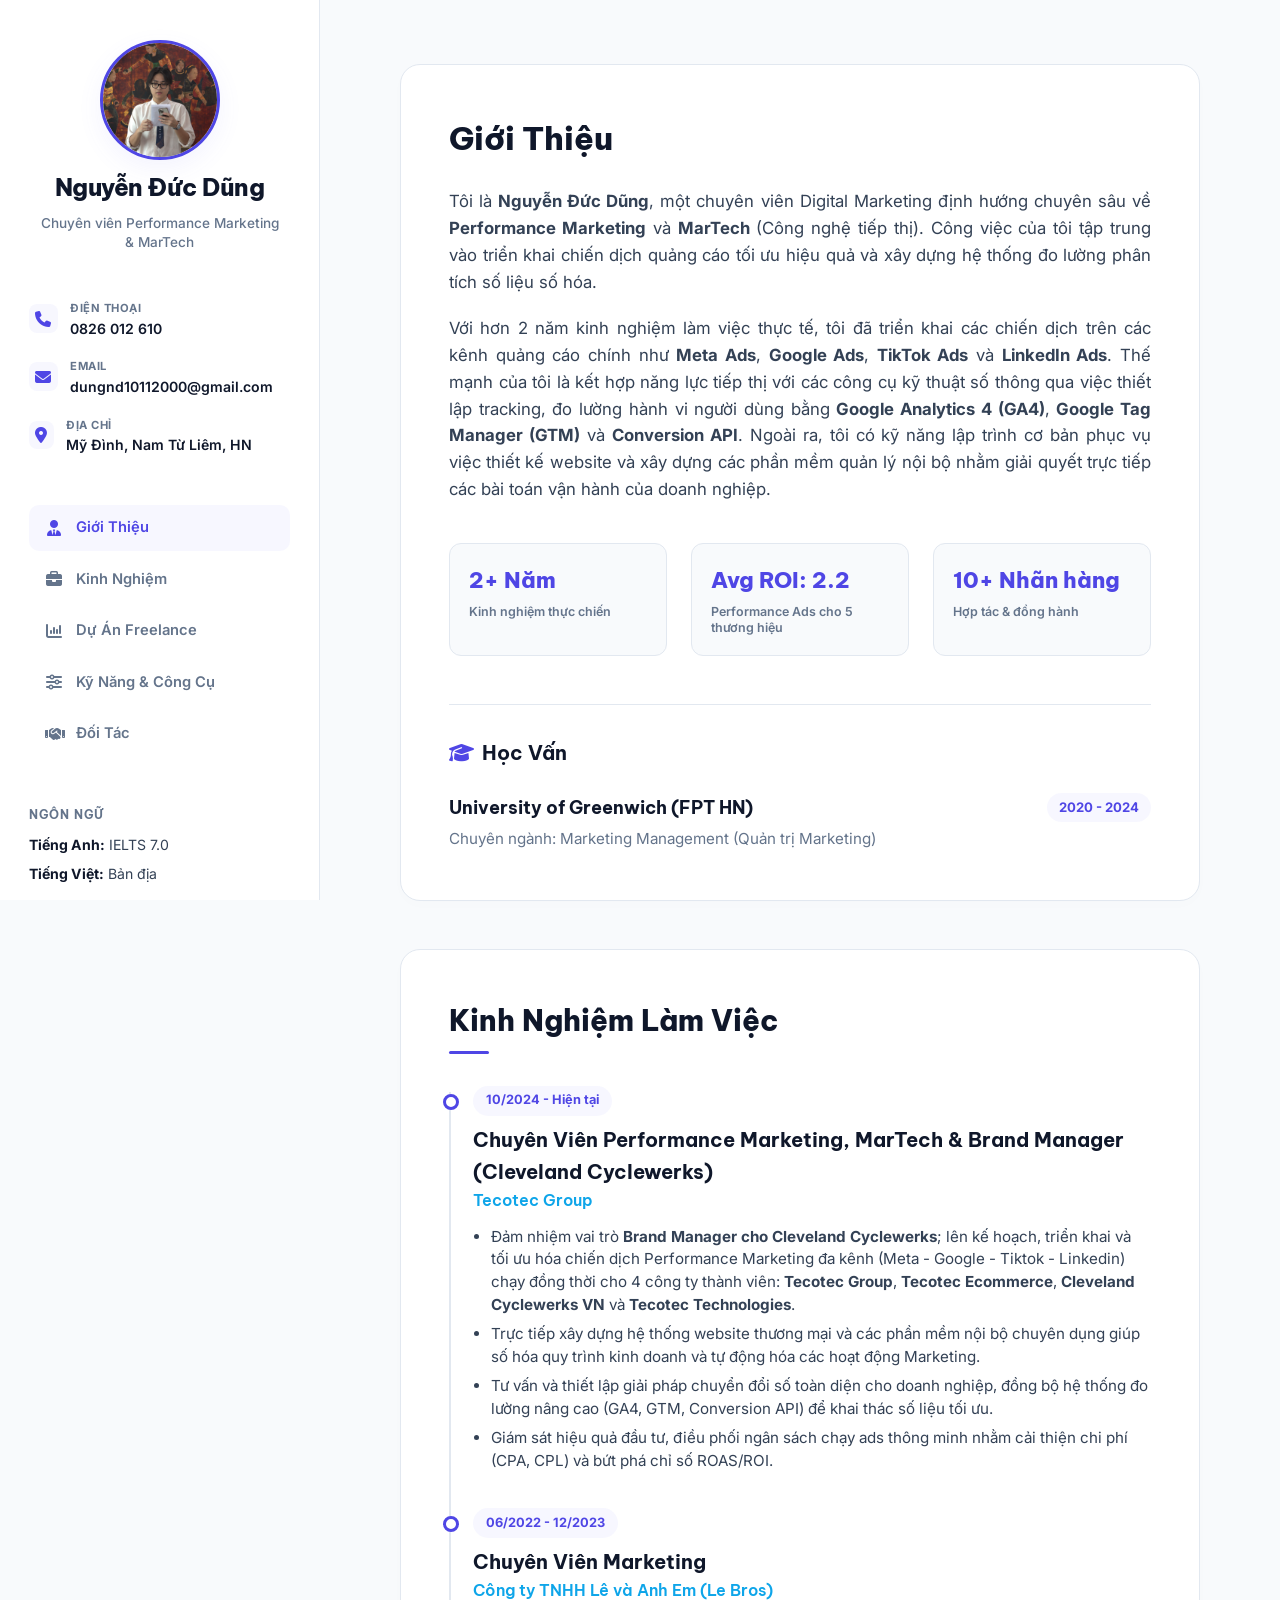
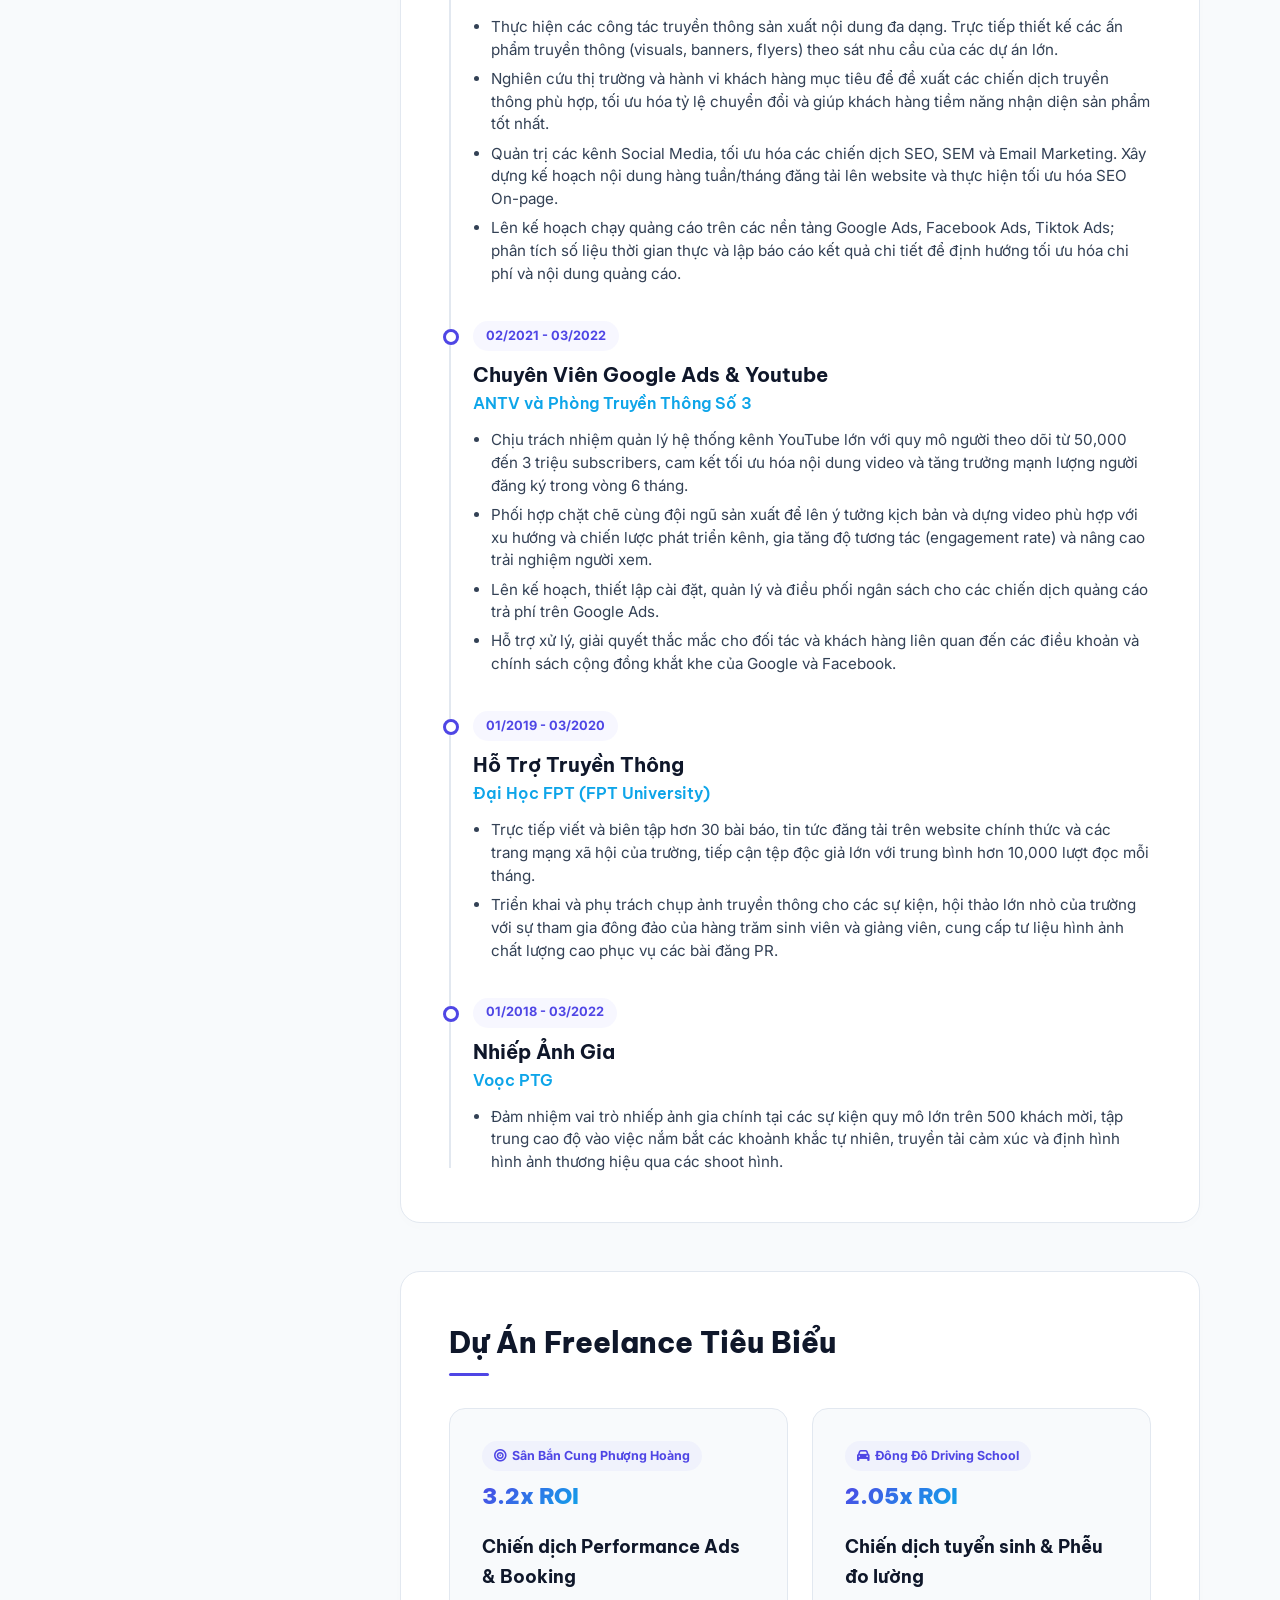
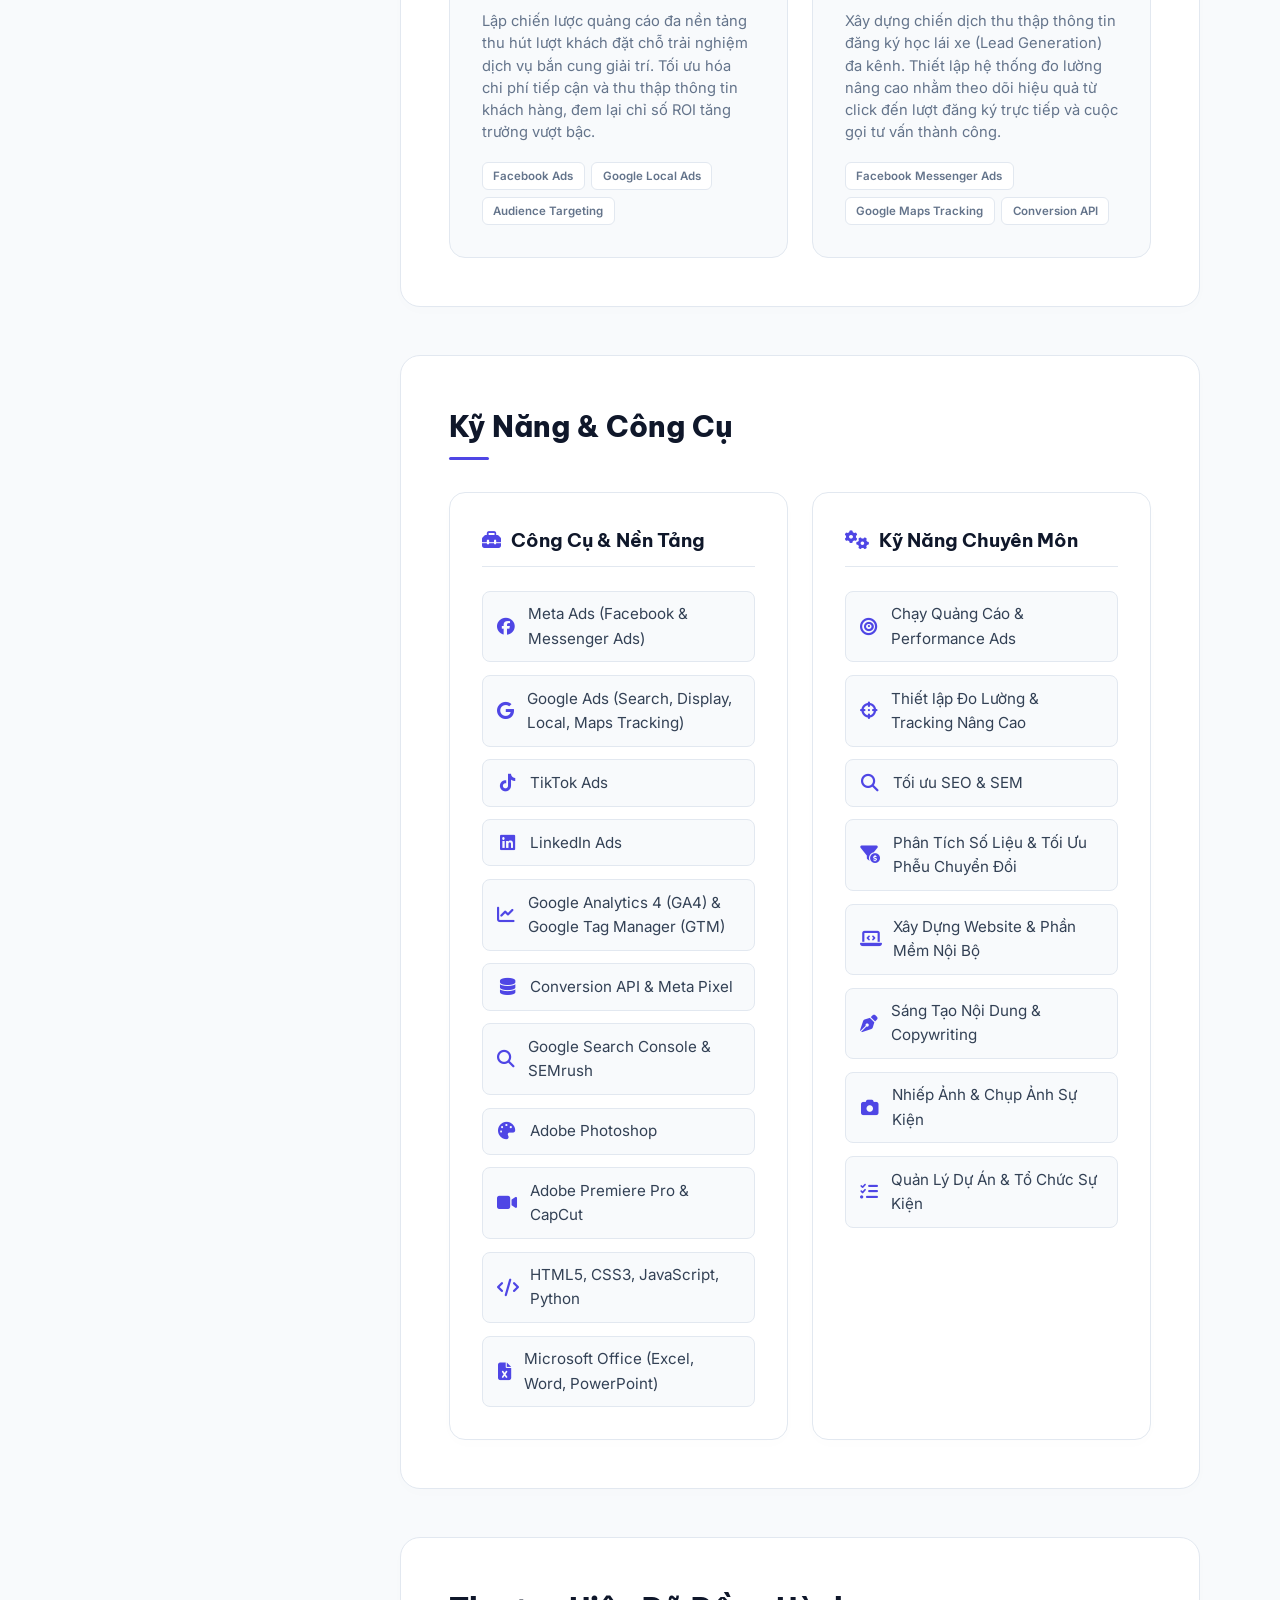
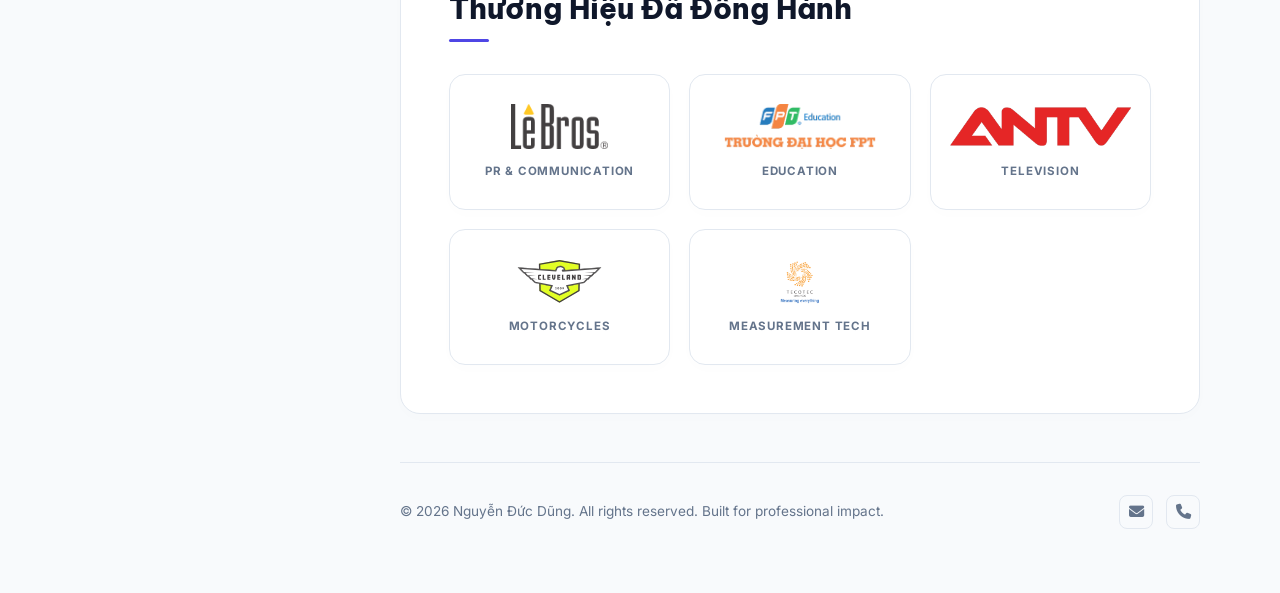
==== index.html @ b34864a5 "Portfolio website + 1-page PDF CV Co-Authored-By: Claude Opus 4.8 <noreply@anthropic.com>" ====
<!DOCTYPE html>
<html lang="vi">
<head>
    <meta charset="UTF-8">
    <meta name="viewport" content="width=device-width, initial-scale=1.0">
    <title>Nguyễn Đức Dũng | Performance Marketing & MarTech Specialist</title>
    <meta name="description" content="Portfolio cá nhân của Nguyễn Đức Dũng - Chuyên viên Performance Marketing & MarTech với 2 năm kinh nghiệm thực chiến, chuyên xây dựng giải pháp đo lường và ứng dụng công nghệ trong marketing.">
    <!-- CSS stylesheet -->
    <link rel="stylesheet" href="style.css">
    <!-- FontAwesome Icons -->
    <link rel="stylesheet" href="https://cdnjs.cloudflare.com/ajax/libs/font-awesome/6.4.0/css/all.min.css">
</head>
<body>

    <!-- Layout Wrapper -->
    <div class="portfolio-container">
        
        <!-- Left Sidebar (Fixed on Desktop, Slide-out on Mobile) -->
        <aside class="sidebar" id="sidebar">
            <button class="close-sidebar-btn" id="close-sidebar-btn" aria-label="Close Menu">
                <i class="fa-solid fa-xmark"></i>
            </button>
            <div class="sidebar-scroll">
                <!-- Profile Block -->
                <div class="profile-card">
                    <div class="avatar-container">
                        <img src="avatar.png" alt="Nguyễn Đức Dũng - Performance Marketing & MarTech">
                    </div>
                    <h1 class="profile-name">Nguyễn Đức Dũng</h1>
                    <p class="profile-tagline">Chuyên viên Performance Marketing & MarTech</p>
                </div>

                <div class="sidebar-divider"></div>

                <!-- Contact Details List -->
                <div class="sidebar-contacts">
                    <div class="contact-link">
                        <i class="fa-solid fa-phone"></i>
                        <div class="contact-val">
                            <span>Điện thoại</span>
                            <a href="tel:0826012610">0826 012 610</a>
                        </div>
                    </div>
                    <div class="contact-link">
                        <i class="fa-solid fa-envelope"></i>
                        <div class="contact-val">
                            <span>Email</span>
                            <a href="mailto:dungnd10112000@gmail.com">dungnd10112000@gmail.com</a>
                        </div>
                    </div>
                    <div class="contact-link">
                        <i class="fa-solid fa-location-dot"></i>
                        <div class="contact-val">
                            <span>Địa chỉ</span>
                            <p>Mỹ Đình, Nam Từ Liêm, HN</p>
                        </div>
                    </div>
                </div>

                <div class="sidebar-divider"></div>

                <!-- Navigation Sidebar Link -->
                <nav class="sidebar-nav">
                    <a href="#about" class="nav-link active"><i class="fa-solid fa-user-tie"></i> Giới Thiệu</a>
                    <a href="#experience" class="nav-link"><i class="fa-solid fa-briefcase"></i> Kinh Nghiệm</a>
                    <a href="#projects" class="nav-link"><i class="fa-solid fa-chart-column"></i> Dự Án Freelance</a>
                    <a href="#skills" class="nav-link"><i class="fa-solid fa-sliders"></i> Kỹ Năng & Công Cụ</a>
                    <a href="#brands" class="nav-link"><i class="fa-solid fa-handshake"></i> Đối Tác</a>
                </nav>

                <div class="sidebar-divider"></div>

                <!-- Additional Info -->
                <div class="sidebar-info-block">
                    <h4 class="sidebar-info-title">Ngôn Ngữ</h4>
                    <p class="sidebar-info-val"><strong>Tiếng Anh:</strong> IELTS 7.0</p>
                    <p class="sidebar-info-val"><strong>Tiếng Việt:</strong> Bản địa</p>
                </div>

                <div class="sidebar-actions">
                    <a href="NguyenDucDung-CV.pdf" download="NguyenDucDung-CV.pdf" class="btn btn-cv">
                        Tải CV PDF <i class="fa-solid fa-download"></i>
                    </a>
                </div>
            </div>
        </aside>

        <!-- Right Main Content Panel -->
        <main class="main-panel">
            
            <!-- Mobile Header Nav -->
            <header class="mobile-bar">
                <a href="#" class="mobile-logo">Dũng<span>.Marketing</span></a>
                <button class="hamburger-btn" id="hamburger-btn" aria-label="Open Menu">
                    <i class="fa-solid fa-bars"></i>
                </button>
            </header>

            <!-- Hero/Intro Card Section -->
            <section id="about" class="panel-section hero-panel">
                <div class="panel-intro-card">
                    <h2 class="section-title-alt">Giới Thiệu</h2>
                    <p class="hero-para">
                        Tôi là <strong>Nguyễn Đức Dũng</strong>, một chuyên viên Digital Marketing định hướng chuyên sâu về <strong>Performance Marketing</strong> và <strong>MarTech</strong> (Công nghệ tiếp thị). Công việc của tôi tập trung vào triển khai chiến dịch quảng cáo tối ưu hiệu quả và xây dựng hệ thống đo lường phân tích số liệu số hóa.
                    </p>
                    <p class="hero-para">
                        Với hơn 2 năm kinh nghiệm làm việc thực tế, tôi đã triển khai các chiến dịch trên các kênh quảng cáo chính như <strong>Meta Ads</strong>, <strong>Google Ads</strong>, <strong>TikTok Ads</strong> và <strong>LinkedIn Ads</strong>. Thế mạnh của tôi là kết hợp năng lực tiếp thị với các công cụ kỹ thuật số thông qua việc thiết lập tracking, đo lường hành vi người dùng bằng <strong>Google Analytics 4 (GA4)</strong>, <strong>Google Tag Manager (GTM)</strong> và <strong>Conversion API</strong>. Ngoài ra, tôi có kỹ năng lập trình cơ bản phục vụ việc thiết kế website và xây dựng các phần mềm quản lý nội bộ nhằm giải quyết trực tiếp các bài toán vận hành của doanh nghiệp.
                    </p>

                    <!-- Static Key Metrics Grid -->
                    <div class="metrics-grid">
                        <div class="metric-box">
                            <span class="metric-value">2+ Năm</span>
                            <span class="metric-desc">Kinh nghiệm thực chiến</span>
                        </div>
                        <div class="metric-box">
                            <span class="metric-value">Avg ROI: 2.2</span>
                            <span class="metric-desc">Performance Ads cho 5 thương hiệu</span>
                        </div>
                        <div class="metric-box">
                            <span class="metric-value">10+ Nhãn hàng</span>
                            <span class="metric-desc">Hợp tác & đồng hành</span>
                        </div>
                    </div>
                </div>

                <!-- Education Card Sub-section -->
                <div class="education-card">
                    <h3 class="panel-sub-title"><i class="fa-solid fa-graduation-cap"></i> Học Vấn</h3>
                    <div class="edu-item">
                        <div class="edu-header">
                            <h4>University of Greenwich (FPT HN)</h4>
                            <span class="edu-date">2020 - 2024</span>
                        </div>
                        <p class="edu-desc">Chuyên ngành: Marketing Management (Quản trị Marketing)</p>
                    </div>
                </div>
            </section>

            <!-- Experience Timeline Section -->
            <section id="experience" class="panel-section">
                <h2 class="panel-section-title">Kinh Nghiệm Làm Việc</h2>
                <div class="timeline">
                    <!-- Exp 1: Tecotec -->
                    <div class="timeline-card">
                        <div class="timeline-meta">
                            <span class="timeline-date">10/2024 - Hiện tại</span>
                        </div>
                        <div class="timeline-body">
                            <h3>Chuyên Viên Performance Marketing, MarTech & Brand Manager (Cleveland Cyclewerks)</h3>
                            <h4 class="timeline-comp">Tecotec Group</h4>
                            <ul class="timeline-bullets">
                                <li>Đảm nhiệm vai trò <strong>Brand Manager cho Cleveland Cyclewerks</strong>; lên kế hoạch, triển khai và tối ưu hóa chiến dịch Performance Marketing đa kênh (Meta - Google - Tiktok - Linkedin) chạy đồng thời cho 4 công ty thành viên: <strong>Tecotec Group</strong>, <strong>Tecotec Ecommerce</strong>, <strong>Cleveland Cyclewerks VN</strong> và <strong>Tecotec Technologies</strong>.</li>
                                <li>Trực tiếp xây dựng hệ thống website thương mại và các phần mềm nội bộ chuyên dụng giúp số hóa quy trình kinh doanh và tự động hóa các hoạt động Marketing.</li>
                                <li>Tư vấn và thiết lập giải pháp chuyển đổi số toàn diện cho doanh nghiệp, đồng bộ hệ thống đo lường nâng cao (GA4, GTM, Conversion API) để khai thác số liệu tối ưu.</li>
                                <li>Giám sát hiệu quả đầu tư, điều phối ngân sách chạy ads thông minh nhằm cải thiện chi phí (CPA, CPL) và bứt phá chỉ số ROAS/ROI.</li>
                            </ul>
                        </div>
                    </div>

                    <!-- Exp 2: Le Bros -->
                    <div class="timeline-card">
                        <div class="timeline-meta">
                            <span class="timeline-date">06/2022 - 12/2023</span>
                        </div>
                        <div class="timeline-body">
                            <h3>Chuyên Viên Marketing</h3>
                            <h4 class="timeline-comp">Công ty TNHH Lê và Anh Em (Le Bros)</h4>
                            <ul class="timeline-bullets">
                                <li>Thực hiện các công tác truyền thông sản xuất nội dung đa dạng. Trực tiếp thiết kế các ấn phẩm truyền thông (visuals, banners, flyers) theo sát nhu cầu của các dự án lớn.</li>
                                <li>Nghiên cứu thị trường và hành vi khách hàng mục tiêu để đề xuất các chiến dịch truyền thông phù hợp, tối ưu hóa tỷ lệ chuyển đổi và giúp khách hàng tiềm năng nhận diện sản phẩm tốt nhất.</li>
                                <li>Quản trị các kênh Social Media, tối ưu hóa các chiến dịch SEO, SEM và Email Marketing. Xây dựng kế hoạch nội dung hàng tuần/tháng đăng tải lên website và thực hiện tối ưu hóa SEO On-page.</li>
                                <li>Lên kế hoạch chạy quảng cáo trên các nền tảng Google Ads, Facebook Ads, Tiktok Ads; phân tích số liệu thời gian thực và lập báo cáo kết quả chi tiết để định hướng tối ưu hóa chi phí và nội dung quảng cáo.</li>
                            </ul>
                        </div>
                    </div>

                    <!-- Exp 3: ANTV -->
                    <div class="timeline-card">
                        <div class="timeline-meta">
                            <span class="timeline-date">02/2021 - 03/2022</span>
                        </div>
                        <div class="timeline-body">
                            <h3>Chuyên Viên Google Ads & Youtube</h3>
                            <h4 class="timeline-comp">ANTV và Phòng Truyền Thông Số 3</h4>
                            <ul class="timeline-bullets">
                                <li>Chịu trách nhiệm quản lý hệ thống kênh YouTube lớn với quy mô người theo dõi từ 50,000 đến 3 triệu subscribers, cam kết tối ưu hóa nội dung video và tăng trưởng mạnh lượng người đăng ký trong vòng 6 tháng.</li>
                                <li>Phối hợp chặt chẽ cùng đội ngũ sản xuất để lên ý tưởng kịch bản và dựng video phù hợp với xu hướng và chiến lược phát triển kênh, gia tăng độ tương tác (engagement rate) và nâng cao trải nghiệm người xem.</li>
                                <li>Lên kế hoạch, thiết lập cài đặt, quản lý và điều phối ngân sách cho các chiến dịch quảng cáo trả phí trên Google Ads.</li>
                                <li>Hỗ trợ xử lý, giải quyết thắc mắc cho đối tác và khách hàng liên quan đến các điều khoản và chính sách cộng đồng khắt khe của Google và Facebook.</li>
                            </ul>
                        </div>
                    </div>

                    <!-- Exp 4: FPT -->
                    <div class="timeline-card">
                        <div class="timeline-meta">
                            <span class="timeline-date">01/2019 - 03/2020</span>
                        </div>
                        <div class="timeline-body">
                            <h3>Hỗ Trợ Truyền Thông</h3>
                            <h4 class="timeline-comp">Đại Học FPT (FPT University)</h4>
                            <ul class="timeline-bullets">
                                <li>Trực tiếp viết và biên tập hơn 30 bài báo, tin tức đăng tải trên website chính thức và các trang mạng xã hội của trường, tiếp cận tệp độc giả lớn với trung bình hơn 10,000 lượt đọc mỗi tháng.</li>
                                <li>Triển khai và phụ trách chụp ảnh truyền thông cho các sự kiện, hội thảo lớn nhỏ của trường với sự tham gia đông đảo của hàng trăm sinh viên và giảng viên, cung cấp tư liệu hình ảnh chất lượng cao phục vụ các bài đăng PR.</li>
                            </ul>
                        </div>
                    </div>

                    <!-- Exp 5: Voọc PTG -->
                    <div class="timeline-card">
                        <div class="timeline-meta">
                            <span class="timeline-date">01/2018 - 03/2022</span>
                        </div>
                        <div class="timeline-body">
                            <h3>Nhiếp Ảnh Gia</h3>
                            <h4 class="timeline-comp">Voọc PTG</h4>
                            <ul class="timeline-bullets">
                                <li>Đảm nhiệm vai trò nhiếp ảnh gia chính tại các sự kiện quy mô lớn trên 500 khách mời, tập trung cao độ vào việc nắm bắt các khoảnh khắc tự nhiên, truyền tải cảm xúc và định hình hình ảnh thương hiệu qua các shoot hình.</li>
                            </ul>
                        </div>
                    </div>
                </div>
            </section>

            <!-- Projects Grid Section -->
            <section id="projects" class="panel-section">
                <h2 class="panel-section-title">Dự Án Freelance Tiêu Biểu</h2>
                <div class="projects-panel-grid">
                    <!-- Project 1 -->
                    <div class="project-panel-card">
                        <div class="project-card-header">
                            <div class="project-card-badge"><i class="fa-solid fa-bullseye"></i> Sân Bắn Cung Phượng Hoàng</div>
                            <span class="project-card-metric">3.2x ROI</span>
                        </div>
                        <h3 class="project-card-title">Chiến dịch Performance Ads & Booking</h3>
                        <p class="project-card-desc">
                            Lập chiến lược quảng cáo đa nền tảng thu hút lượt khách đặt chỗ trải nghiệm dịch vụ bắn cung giải trí. Tối ưu hóa chi phí tiếp cận và thu thập thông tin khách hàng, đem lại chỉ số ROI tăng trưởng vượt bậc.
                        </p>
                        <div class="project-card-tags">
                            <span>Facebook Ads</span>
                            <span>Google Local Ads</span>
                            <span>Audience Targeting</span>
                        </div>
                    </div>

                    <!-- Project 2 -->
                    <div class="project-panel-card">
                        <div class="project-card-header">
                            <div class="project-card-badge"><i class="fa-solid fa-car"></i> Đông Đô Driving School</div>
                            <span class="project-card-metric">2.05x ROI</span>
                        </div>
                        <h3 class="project-card-title">Chiến dịch tuyển sinh & Phễu đo lường</h3>
                        <p class="project-card-desc">
                            Xây dựng chiến dịch thu thập thông tin đăng ký học lái xe (Lead Generation) đa kênh. Thiết lập hệ thống đo lường nâng cao nhằm theo dõi hiệu quả từ click đến lượt đăng ký trực tiếp và cuộc gọi tư vấn thành công.
                        </p>
                        <div class="project-card-tags">
                            <span>Facebook Messenger Ads</span>
                            <span>Google Maps Tracking</span>
                            <span>Conversion API</span>
                        </div>
                    </div>
                </div>
            </section>

            <!-- Skills Grid Section -->
            <section id="skills" class="panel-section">
                <h2 class="panel-section-title">Kỹ Năng & Công Cụ</h2>
                <div class="skills-panel-grid">
                    <!-- Tech Marketing -->
                    <div class="skills-panel-box">
                        <h3><i class="fa-solid fa-toolbox"></i> Công Cụ & Nền Tảng</h3>
                        <ul class="skills-list">
                            <li><i class="fa-brands fa-facebook"></i> Meta Ads (Facebook & Messenger Ads)</li>
                            <li><i class="fa-brands fa-google"></i> Google Ads (Search, Display, Local, Maps Tracking)</li>
                            <li><i class="fa-brands fa-tiktok"></i> TikTok Ads</li>
                            <li><i class="fa-brands fa-linkedin"></i> LinkedIn Ads</li>
                            <li><i class="fa-solid fa-chart-line"></i> Google Analytics 4 (GA4) & Google Tag Manager (GTM)</li>
                            <li><i class="fa-solid fa-database"></i> Conversion API & Meta Pixel</li>
                            <li><i class="fa-solid fa-magnifying-glass"></i> Google Search Console & SEMrush</li>
                            <li><i class="fa-solid fa-palette"></i> Adobe Photoshop</li>
                            <li><i class="fa-solid fa-video"></i> Adobe Premiere Pro & CapCut</li>
                            <li><i class="fa-solid fa-code"></i> HTML5, CSS3, JavaScript, Python</li>
                            <li><i class="fa-solid fa-file-excel"></i> Microsoft Office (Excel, Word, PowerPoint)</li>
                        </ul>
                    </div>

                    <!-- Kỹ Năng Chuyên Môn -->
                    <div class="skills-panel-box">
                        <h3><i class="fa-solid fa-gears"></i> Kỹ Năng Chuyên Môn</h3>
                        <ul class="skills-list">
                            <li><i class="fa-solid fa-bullseye"></i> Chạy Quảng Cáo & Performance Ads</li>
                            <li><i class="fa-solid fa-crosshairs"></i> Thiết lập Đo Lường & Tracking Nâng Cao</li>
                            <li><i class="fa-solid fa-magnifying-glass"></i> Tối ưu SEO & SEM</li>
                            <li><i class="fa-solid fa-funnel-dollar"></i> Phân Tích Số Liệu & Tối Ưu Phễu Chuyển Đổi</li>
                            <li><i class="fa-solid fa-laptop-code"></i> Xây Dựng Website & Phần Mềm Nội Bộ</li>
                            <li><i class="fa-solid fa-pen-nib"></i> Sáng Tạo Nội Dung & Copywriting</li>
                            <li><i class="fa-solid fa-camera"></i> Nhiếp Ảnh & Chụp Ảnh Sự Kiện</li>
                            <li><i class="fa-solid fa-tasks"></i> Quản Lý Dự Án & Tổ Chức Sự Kiện</li>
                        </ul>
                    </div>
                </div>
            </section>

            <!-- Brands Grayscale Grid Section -->
            <section id="brands" class="panel-section">
                <h2 class="panel-section-title">Thương Hiệu Đã Đồng Hành</h2>
                <div class="brands-panel-grid">
                    <div class="brand-panel-card">
                        <div class="brand-logo-container">
                            <img src="lebros_logo.png" alt="Le Bros" class="brand-logo">
                        </div>
                        <span class="brand-desc">PR & Communication</span>
                    </div>
                    <div class="brand-panel-card">
                        <div class="brand-logo-container">
                            <img src="fpt_logo.png" alt="FPT University" class="brand-logo">
                        </div>
                        <span class="brand-desc">Education</span>
                    </div>
                    <div class="brand-panel-card">
                        <div class="brand-logo-container">
                            <img src="antv_logo.png" alt="ANTV" class="brand-logo">
                        </div>
                        <span class="brand-desc">Television</span>
                    </div>
                    <div class="brand-panel-card">
                        <div class="brand-logo-container">
                            <img src="cleveland_logo.svg" alt="Cleveland" class="brand-logo">
                        </div>
                        <span class="brand-desc">Motorcycles</span>
                    </div>
                    <div class="brand-panel-card">
                        <div class="brand-logo-container">
                            <img src="tecotec_logo.png" alt="Tecotec" class="brand-logo">
                        </div>
                        <span class="brand-desc">Measurement Tech</span>
                    </div>
                </div>
            </section>



            <!-- Footer Section -->
            <footer class="panel-footer">
                <p>&copy; 2026 Nguyễn Đức Dũng. All rights reserved. Built for professional impact.</p>
                <div class="footer-icons">
                    <a href="mailto:dungnd10112000@gmail.com"><i class="fa-solid fa-envelope"></i></a>
                    <a href="tel:0826012610"><i class="fa-solid fa-phone"></i></a>
                </div>
            </footer>
        </main>
    </div>

    <!-- JS script -->
    <script src="script.js"></script>
</body>
</html>
---- style.css ----
@import url('https://fonts.googleapis.com/css2?family=Be+Vietnam+Pro:wght@400;500;600;700;800&family=Inter:wght@300;400;500;600;700&display=swap');

:root {
    --bg-body: #f8fafc; /* Warm light gray background */
    --bg-panel: #ffffff; /* Clean white for primary panels */
    --border-color: #e2e8f0;
    --border-hover: rgba(99, 102, 241, 0.2);
    
    --primary: #4f46e5; /* Royal Indigo */
    --primary-light: #6366f1;
    --primary-bg: rgba(99, 102, 241, 0.05);
    
    --secondary: #0ea5e9;
    --accent: #d946ef;
    
    --text-main: #334155; /* Slate-700 */
    --text-muted: #64748b; /* Slate-500 */
    --text-dark: #0f172a; /* Slate-900 */
    
    --font-heading: 'Be Vietnam Pro', sans-serif;
    --font-body: 'Inter', sans-serif;
    --transition: all 0.35s cubic-bezier(0.16, 1, 0.3, 1);
    
    --shadow-sm: 0 4px 15px rgba(0, 0, 0, 0.01);
    --shadow-md: 0 10px 30px rgba(99, 102, 241, 0.04);
}

/* Base resets */
* {
    margin: 0;
    padding: 0;
    box-sizing: border-box;
    scroll-behavior: smooth;
}

body {
    background-color: var(--bg-body);
    color: var(--text-main);
    font-family: var(--font-body);
    line-height: 1.6;
    overflow-x: hidden;
}

a {
    text-decoration: none;
    color: inherit;
    transition: var(--transition);
}

h1, h2, h3, h4, h5, h6 {
    font-family: var(--font-heading);
    color: var(--text-dark);
    font-weight: 700;
}

/* Scrollbar styling */
::-webkit-scrollbar {
    width: 6px;
}

::-webkit-scrollbar-track {
    background: var(--bg-body);
}

::-webkit-scrollbar-thumb {
    background: rgba(99, 102, 241, 0.12);
    border-radius: 4px;
}

::-webkit-scrollbar-thumb:hover {
    background: var(--primary);
}

/* Portfolio Container Layout */
.portfolio-container {
    display: flex;
    min-height: 100vh;
    width: 100%;
}

/* Left Sidebar (Fixed on Desktop) */
.sidebar {
    width: 320px;
    height: 100vh;
    position: fixed;
    top: 0;
    left: 0;
    bottom: 0;
    background: var(--bg-panel);
    border-right: 1px solid var(--border-color);
    z-index: 100;
    transition: var(--transition);
}

.close-sidebar-btn {
    display: none;
    position: absolute;
    top: 1.5rem;
    right: 1.5rem;
    background: none;
    border: none;
    font-size: 1.5rem;
    color: var(--text-dark);
    cursor: pointer;
}

.sidebar-scroll {
    height: 100%;
    overflow-y: auto;
    padding: 2.5rem 1.8rem;
    display: flex;
    flex-direction: column;
    gap: 1.5rem;
    scrollbar-width: none; /* Firefox */
}

.sidebar-scroll::-webkit-scrollbar {
    display: none; /* Safari/Chrome */
}

/* Sidebar Profile Card */
.profile-card {
    text-align: center;
    display: flex;
    flex-direction: column;
    align-items: center;
    gap: 0.8rem;
}

.avatar-container {
    width: 120px;
    height: 120px;
    border-radius: 50%;
    overflow: hidden;
    border: 3px solid var(--primary);
    box-shadow: 0 8px 25px rgba(99, 102, 241, 0.08);
}

.avatar-container img {
    width: 100%;
    height: 100%;
    object-fit: cover;
}

.profile-name {
    font-size: 1.5rem;
    font-weight: 800;
    letter-spacing: -0.5px;
    line-height: 1.2;
}

.profile-tagline {
    font-size: 0.85rem;
    color: var(--text-muted);
    font-weight: 500;
    line-height: 1.4;
    padding: 0 0.5rem;
}

.sidebar-divider {
    height: 1px;
    background: #f1f5f9;
}

/* Sidebar Contacts */
.sidebar-contacts {
    display: flex;
    flex-direction: column;
    gap: 1.1rem;
}

.contact-link {
    display: flex;
    align-items: flex-start;
    gap: 0.8rem;
}

.contact-link i {
    font-size: 1rem;
    color: var(--primary);
    margin-top: 0.25rem;
    background: var(--primary-bg);
    padding: 0.4rem;
    border-radius: 8px;
}

.contact-val {
    display: flex;
    flex-direction: column;
}

.contact-val span {
    font-size: 0.7rem;
    color: var(--text-muted);
    font-weight: 700;
    text-transform: uppercase;
    letter-spacing: 0.5px;
}

.contact-val a, .contact-val p {
    font-size: 0.88rem;
    font-weight: 600;
    color: var(--text-dark);
}

.contact-val a:hover {
    color: var(--primary);
}

/* Sidebar Nav Links */
.sidebar-nav {
    display: flex;
    flex-direction: column;
    gap: 0.35rem;
}

.sidebar-nav a {
    display: flex;
    align-items: center;
    gap: 0.8rem;
    padding: 0.7rem 1rem;
    font-size: 0.92rem;
    font-weight: 600;
    color: var(--text-muted);
    border-radius: 10px;
}

.sidebar-nav a i {
    font-size: 1rem;
    width: 18px;
    text-align: center;
}

.sidebar-nav a:hover, .sidebar-nav a.active {
    color: var(--primary);
    background: var(--primary-bg);
}

/* Sidebar Info Block */
.sidebar-info-block {
    display: flex;
    flex-direction: column;
    gap: 0.4rem;
}

.sidebar-info-title {
    font-size: 0.78rem;
    text-transform: uppercase;
    letter-spacing: 1px;
    color: var(--text-muted);
    font-weight: 700;
    margin-bottom: 0.2rem;
}

.sidebar-info-val {
    font-size: 0.88rem;
    color: var(--text-main);
}

.sidebar-info-val strong {
    color: var(--text-dark);
}

.sidebar-actions {
    margin-top: auto;
}

/* Buttons */
.btn {
    display: inline-flex;
    align-items: center;
    justify-content: center;
    gap: 0.5rem;
    padding: 0.75rem 1.5rem;
    font-family: var(--font-heading);
    font-weight: 600;
    border-radius: 10px;
    font-size: 0.92rem;
    cursor: pointer;
    border: none;
    transition: var(--transition);
}

.btn-cv {
    background: linear-gradient(135deg, var(--primary) 0%, #6366f1 100%);
    color: #ffffff;
    width: 100%;
    box-shadow: 0 4px 15px rgba(99, 102, 241, 0.15);
}

.btn-cv:hover {
    transform: translateY(-2px);
    box-shadow: 0 6px 20px rgba(99, 102, 241, 0.25);
}

.btn-submit {
    background: var(--primary);
    color: #ffffff;
    box-shadow: 0 4px 15px rgba(99, 102, 241, 0.15);
}

.btn-submit:hover {
    background: var(--primary-light);
    transform: translateY(-2px);
    box-shadow: 0 6px 20px rgba(99, 102, 241, 0.25);
}

/* Main Content Panel */
.main-panel {
    margin-left: 320px;
    flex: 1;
    min-height: 100vh;
    padding: 4rem 5rem;
    max-width: calc(100vw - 320px);
}

.mobile-bar {
    display: none;
}

/* Section styling */
.panel-section {
    background: var(--bg-panel);
    border: 1px solid var(--border-color);
    border-radius: 20px;
    padding: 3rem;
    margin-bottom: 3rem;
    box-shadow: var(--shadow-sm);
    transition: var(--transition);
}

.panel-section:hover {
    border-color: var(--border-hover);
    box-shadow: var(--shadow-md);
}

.panel-section-title {
    font-size: 1.8rem;
    font-weight: 800;
    margin-bottom: 2rem;
    position: relative;
    padding-bottom: 10px;
}

.panel-section-title::after {
    content: '';
    position: absolute;
    bottom: 0;
    left: 0;
    width: 40px;
    height: 3px;
    background: var(--primary);
    border-radius: 2px;
}

/* About / Hero Panel Layout */
.section-title-alt {
    font-size: 2rem;
    font-weight: 800;
    margin-bottom: 1.5rem;
}

.hero-para {
    font-size: 1.05rem;
    color: var(--text-main);
    margin-bottom: 1.2rem;
    text-align: justify;
}

.gradient-accent {
    background: linear-gradient(135deg, var(--primary) 0%, var(--secondary) 100%);
    -webkit-background-clip: text;
    -webkit-text-fill-color: transparent;
    background-clip: text;
    font-weight: 700;
}

/* Metrics Grid block */
.metrics-grid {
    display: grid;
    grid-template-columns: repeat(3, 1fr);
    gap: 1.5rem;
    margin-top: 2.5rem;
}

.metric-box {
    background: var(--bg-body);
    border: 1px solid var(--border-color);
    border-radius: 12px;
    padding: 1.2rem;
    display: flex;
    flex-direction: column;
    gap: 0.3rem;
}

.metric-value {
    font-size: 1.4rem;
    font-weight: 800;
    color: var(--primary);
    font-family: var(--font-heading);
}

.metric-desc {
    font-size: 0.78rem;
    color: var(--text-muted);
    font-weight: 600;
    line-height: 1.3;
}

/* Education Cards Sub-section */
.education-card {
    margin-top: 3rem;
    padding-top: 2rem;
    border-top: 1px solid var(--border-color);
}

.panel-sub-title {
    font-size: 1.25rem;
    font-weight: 700;
    margin-bottom: 1.5rem;
    display: flex;
    align-items: center;
    gap: 0.5rem;
}

.panel-sub-title i {
    color: var(--primary);
}

.edu-item {
    display: flex;
    flex-direction: column;
    gap: 0.3rem;
}

.edu-header {
    display: flex;
    justify-content: space-between;
    align-items: center;
    flex-wrap: wrap;
    gap: 0.5rem;
}

.edu-header h4 {
    font-size: 1.1rem;
    font-weight: 700;
    color: var(--text-dark);
}

.edu-date {
    font-size: 0.82rem;
    font-weight: 700;
    color: var(--primary);
    background: var(--primary-bg);
    padding: 0.25rem 0.75rem;
    border-radius: 100px;
}

.edu-desc {
    font-size: 0.95rem;
    color: var(--text-muted);
}

/* Experience Timeline Panels */
.timeline {
    display: flex;
    flex-direction: column;
    gap: 2.2rem;
    position: relative;
    padding-left: 24px;
}

.timeline::before {
    content: '';
    position: absolute;
    left: 0;
    top: 6px;
    bottom: 6px;
    width: 2px;
    background: var(--border-color);
}

.timeline-card {
    position: relative;
}

.timeline-card::before {
    content: '';
    position: absolute;
    left: -30px;
    top: 8px;
    width: 10px;
    height: 10px;
    border-radius: 50%;
    background: var(--bg-panel);
    border: 3px solid var(--primary);
    z-index: 2;
    transition: var(--transition);
}

.timeline-card:hover::before {
    background: var(--secondary);
    border-color: var(--primary);
    transform: scale(1.25);
}

.timeline-meta {
    margin-bottom: 0.5rem;
}

.timeline-date {
    font-size: 0.8rem;
    font-weight: 700;
    color: var(--primary);
    background: var(--primary-bg);
    padding: 0.3rem 0.8rem;
    border-radius: 100px;
    display: inline-block;
}

.timeline-body h3 {
    font-size: 1.25rem;
    font-weight: 700;
    color: var(--text-dark);
}

.timeline-comp {
    font-size: 0.98rem;
    color: var(--secondary);
    font-weight: 600;
    margin-bottom: 0.8rem;
}

.timeline-bullets {
    display: flex;
    flex-direction: column;
    gap: 0.4rem;
    padding-left: 1.1rem;
}

.timeline-bullets li {
    font-size: 0.95rem;
    color: var(--text-main);
    line-height: 1.5;
}

/* Projects Panel Grid Layout */
.projects-panel-grid {
    display: grid;
    grid-template-columns: repeat(2, 1fr);
    gap: 1.5rem;
}

.project-panel-card {
    background: var(--bg-body);
    border: 1px solid var(--border-color);
    border-radius: 16px;
    padding: 2rem;
    display: flex;
    flex-direction: column;
    gap: 1.2rem;
    position: relative;
}

.project-panel-card:hover {
    border-color: var(--border-hover);
    box-shadow: var(--shadow-sm);
    transform: translateY(-2px);
}

.project-card-header {
    display: flex;
    justify-content: space-between;
    align-items: center;
    flex-wrap: wrap;
    gap: 0.5rem;
}

.project-card-badge {
    display: inline-flex;
    align-items: center;
    gap: 0.4rem;
    font-size: 0.78rem;
    font-weight: 700;
    color: var(--primary);
    background: var(--primary-bg);
    padding: 0.3rem 0.75rem;
    border-radius: 100px;
}

.project-card-metric {
    font-family: var(--font-heading);
    font-size: 1.35rem;
    font-weight: 850;
    background: linear-gradient(135deg, var(--primary), var(--secondary));
    -webkit-background-clip: text;
    -webkit-text-fill-color: transparent;
}

.project-card-title {
    font-size: 1.15rem;
    font-weight: 700;
    color: var(--text-dark);
}

.project-card-desc {
    font-size: 0.92rem;
    color: var(--text-muted);
    line-height: 1.5;
}

.project-card-tags {
    display: flex;
    flex-wrap: wrap;
    gap: 0.4rem;
    margin-top: auto;
}

.project-card-tags span {
    font-size: 0.72rem;
    font-weight: 600;
    color: var(--text-muted);
    background: var(--bg-panel);
    border: 1px solid var(--border-color);
    padding: 0.25rem 0.65rem;
    border-radius: 6px;
}

/* Skills Panel List Layout */
.skills-panel-grid {
    display: grid;
    grid-template-columns: repeat(2, 1fr);
    gap: 1.5rem;
}

.skills-panel-box {
    background: var(--bg-panel);
    border: 1px solid var(--border-color);
    border-radius: 16px;
    padding: 2rem;
    box-shadow: var(--shadow-sm);
    transition: var(--transition);
}

.skills-panel-box:hover {
    border-color: var(--border-hover);
    box-shadow: var(--shadow-md);
}

.skills-panel-box h3 {
    font-size: 1.2rem;
    font-weight: 700;
    margin-bottom: 1.5rem;
    display: flex;
    align-items: center;
    gap: 0.6rem;
    color: var(--text-dark);
    padding-bottom: 10px;
    border-bottom: 1px solid var(--border-color);
}

.skills-panel-box h3 i {
    color: var(--primary);
}

.skills-list {
    list-style: none;
    display: flex;
    flex-direction: column;
    gap: 0.8rem;
}

.skills-list li {
    display: flex;
    align-items: center;
    gap: 0.8rem;
    font-size: 0.95rem;
    color: var(--text-main);
    padding: 0.65rem 0.9rem;
    background: var(--bg-body);
    border: 1px solid var(--border-color);
    border-radius: 8px;
    transition: var(--transition);
}

.skills-list li:hover {
    background: var(--primary-bg);
    border-color: var(--primary-light);
    color: var(--primary);
    transform: translateX(4px);
}

.skills-list li i {
    font-size: 1.1rem;
    color: var(--primary);
    width: 20px;
    text-align: center;
    transition: var(--transition);
}

.skills-list li:hover i {
    transform: scale(1.15);
}

/* Brands Panel Grid */
.brands-panel-grid {
    display: grid;
    grid-template-columns: repeat(auto-fit, minmax(180px, 1fr));
    gap: 1.2rem;
}

.brand-panel-card {
    background: var(--bg-panel);
    border: 1px solid var(--border-color);
    border-radius: 16px;
    padding: 1.8rem 1.2rem;
    text-align: center;
    display: flex;
    flex-direction: column;
    align-items: center;
    justify-content: center;
    gap: 0.8rem;
    box-shadow: var(--shadow-sm);
    transition: var(--transition);
}

.brand-panel-card:hover {
    border-color: var(--border-hover);
    box-shadow: var(--shadow-md);
    transform: translateY(-2px);
}

.brand-logo-container {
    height: 45px;
    width: 100%;
    display: flex;
    align-items: center;
    justify-content: center;
}

.brand-logo {
    max-height: 100%;
    max-width: 100%;
    object-fit: contain;
    filter: none;
    opacity: 0.85;
    transition: var(--transition);
}

.brand-panel-card:hover .brand-logo {
    opacity: 1;
    transform: scale(1.05);
}
.brand-desc {
    font-size: 0.72rem;
    text-transform: uppercase;
    letter-spacing: 0.8px;
    font-weight: 700;
    color: var(--text-muted);
    transition: var(--transition);
}

.brand-panel-card:hover .brand-desc {
    color: var(--primary);
}

/* Contact Panel Layout */
.contact-panel-wrapper {
    display: flex;
    flex-direction: column;
    gap: 1.8rem;
}

.contact-panel-desc {
    font-size: 1.05rem;
    color: var(--text-muted);
}

.panel-contact-form {
    display: flex;
    flex-direction: column;
    gap: 1.2rem;
}

.form-row {
    display: grid;
    grid-template-columns: repeat(2, 1fr);
    gap: 1.5rem;
}

.form-group-panel {
    display: flex;
    flex-direction: column;
    gap: 0.4rem;
}

.form-group-panel label {
    font-size: 0.85rem;
    font-weight: 600;
    color: var(--text-muted);
}

.form-group-panel input, .form-group-panel textarea {
    background: var(--bg-body);
    border: 1px solid var(--border-color);
    border-radius: 8px;
    padding: 0.8rem 1rem;
    color: var(--text-dark);
    font-family: var(--font-body);
    font-size: 0.95rem;
    transition: var(--transition);
}

.form-group-panel input:focus, .form-group-panel textarea:focus {
    outline: none;
    border-color: var(--primary);
    background: var(--bg-panel);
    box-shadow: 0 0 10px rgba(99, 102, 241, 0.05);
}

.form-group-panel textarea {
    resize: none;
    min-height: 120px;
}

.panel-form-message {
    padding: 0.9rem;
    border-radius: 8px;
    font-size: 0.92rem;
    font-weight: 500;
    display: none;
}

.panel-form-message.success {
    display: block;
    background: rgba(16, 185, 129, 0.05);
    border: 1px solid rgba(16, 185, 129, 0.15);
    color: #10b981;
}

/* Footer Section Panel */
.panel-footer {
    padding-top: 2rem;
    margin-top: 2rem;
    border-top: 1px solid var(--border-color);
    display: flex;
    justify-content: space-between;
    align-items: center;
    flex-wrap: wrap;
    gap: 1rem;
}

.panel-footer p {
    font-size: 0.85rem;
    color: var(--text-muted);
}

.footer-icons {
    display: flex;
    gap: 0.8rem;
}

.footer-icons a {
    width: 34px;
    height: 34px;
    border-radius: 8px;
    border: 1px solid var(--border-color);
    display: flex;
    align-items: center;
    justify-content: center;
    color: var(--text-muted);
    font-size: 0.95rem;
}

.footer-icons a:hover {
    color: var(--primary);
    border-color: var(--primary);
    transform: translateY(-2px);
}

/* Scroll reveal helper */
.reveal {
    opacity: 0;
    transform: translateY(20px);
    transition: opacity 0.6s ease, transform 0.6s ease;
}

.reveal.active {
    opacity: 1;
    transform: translateY(0);
}

/* Responsive Styles (Tablet and Mobile View) */
@media (max-width: 1024px) {
    .main-panel {
        padding: 3rem 2.5rem;
    }
}

@media (max-width: 768px) {
    .portfolio-container {
        flex-direction: column;
    }
    
    /* Mobile Top Bar */
    .mobile-bar {
        display: flex;
        justify-content: space-between;
        align-items: center;
        height: 60px;
        background: var(--bg-panel);
        border-bottom: 1px solid var(--border-color);
        padding: 0 1.5rem;
        position: fixed;
        top: 0;
        left: 0;
        width: 100%;
        z-index: 90;
        box-shadow: 0 2px 10px rgba(0,0,0,0.01);
    }
    
    .mobile-logo {
        font-family: var(--font-heading);
        font-size: 1.25rem;
        font-weight: 800;
        color: var(--text-dark);
    }
    
    .mobile-logo span {
        color: var(--primary);
    }
    
    .hamburger-btn {
        background: none;
        border: none;
        font-size: 1.3rem;
        color: var(--text-dark);
        cursor: pointer;
    }
    
    /* Sidebar collapse overlay style */
    .sidebar {
        position: fixed;
        top: 0;
        bottom: 0;
        left: -320px; /* Hide to left */
        width: 300px;
        height: 100vh;
        box-shadow: 10px 0 30px rgba(0,0,0,0.08);
    }
    
    .sidebar.mobile-active {
        left: 0; /* Slide in */
    }
    
    .close-sidebar-btn {
        display: block;
    }
    
    /* Scroll content adjustments */
    .main-panel {
        margin-left: 0;
        max-width: 100vw;
        padding: 5rem 1.5rem 2rem 1.5rem;
    }
    
    .panel-section {
        padding: 2rem 1.5rem;
        margin-bottom: 2rem;
    }
    
    .metrics-grid {
        grid-template-columns: 1fr;
        gap: 1rem;
        margin-top: 1.5rem;
    }
    
    .projects-panel-grid {
        grid-template-columns: 1fr;
    }
    
    .skills-panel-grid {
        grid-template-columns: 1fr;
    }
    
    .form-row {
        grid-template-columns: 1fr;
        gap: 1.2rem;
    }
}
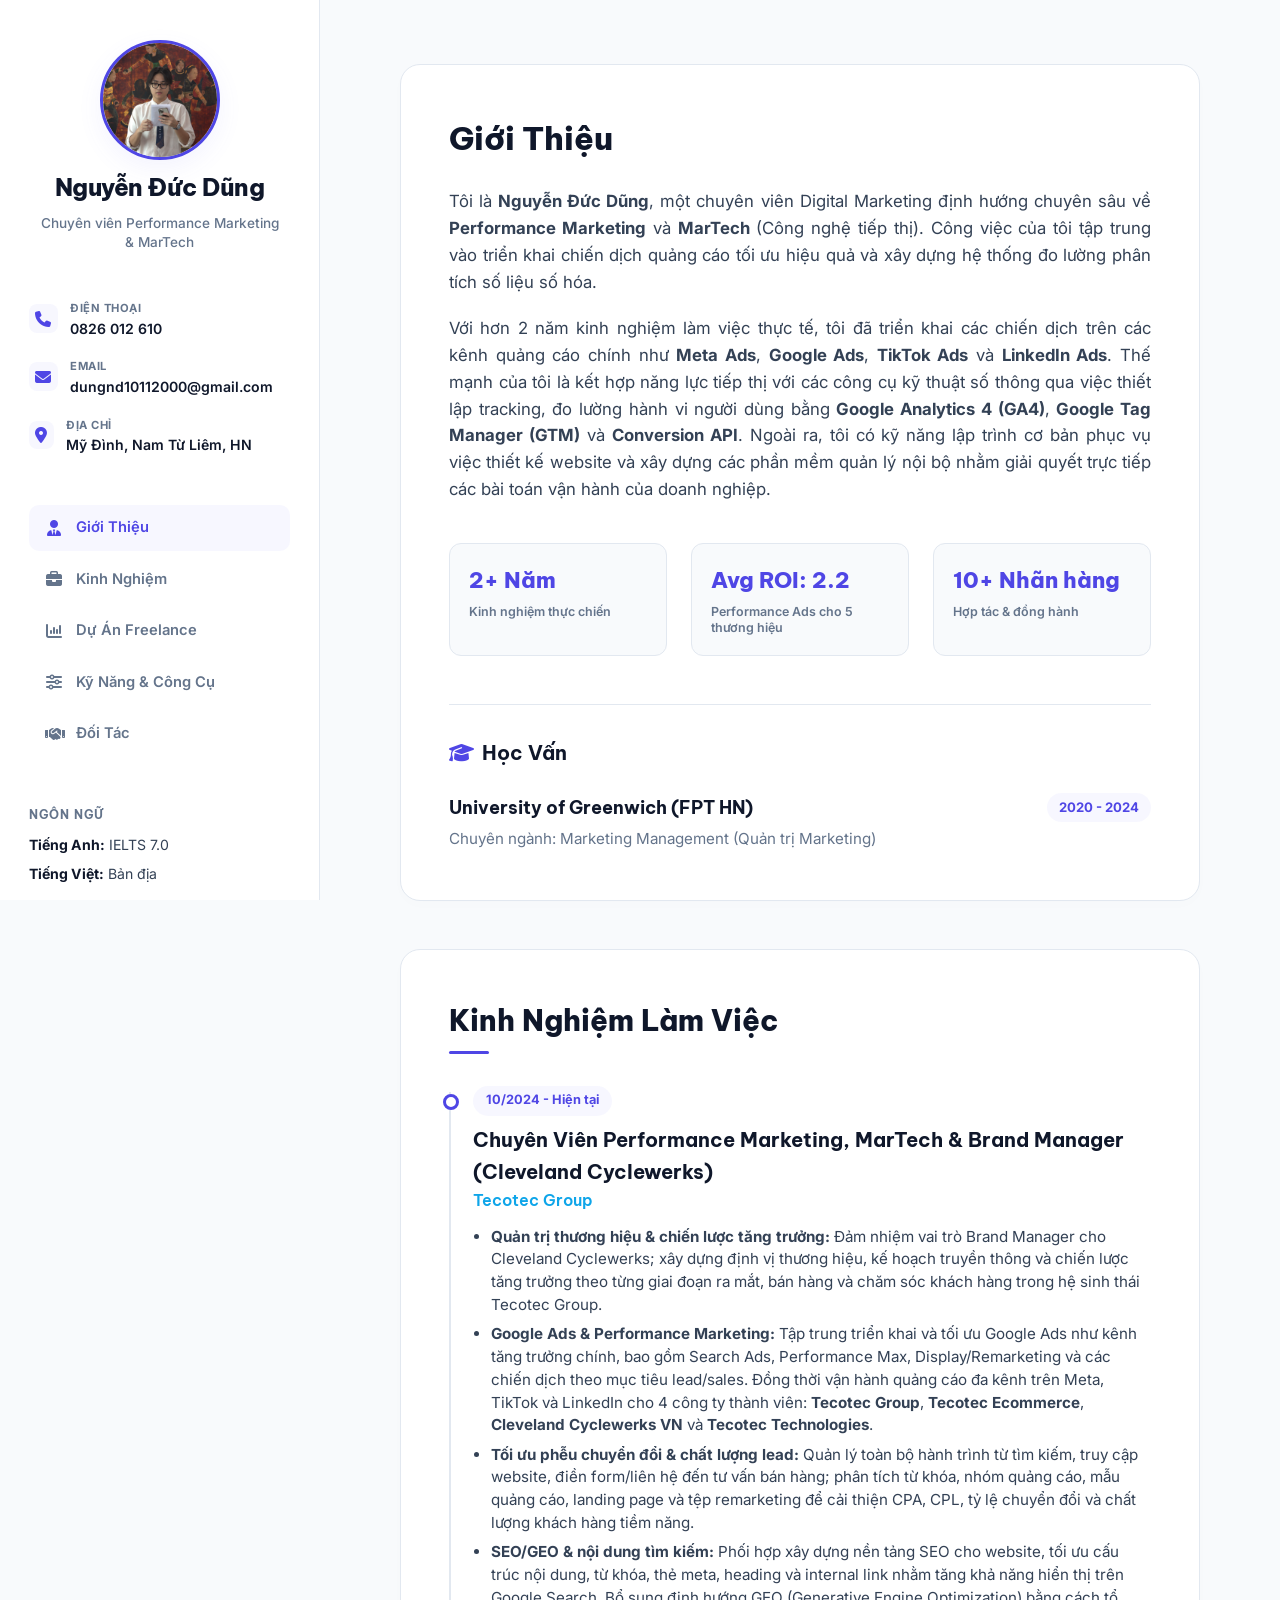
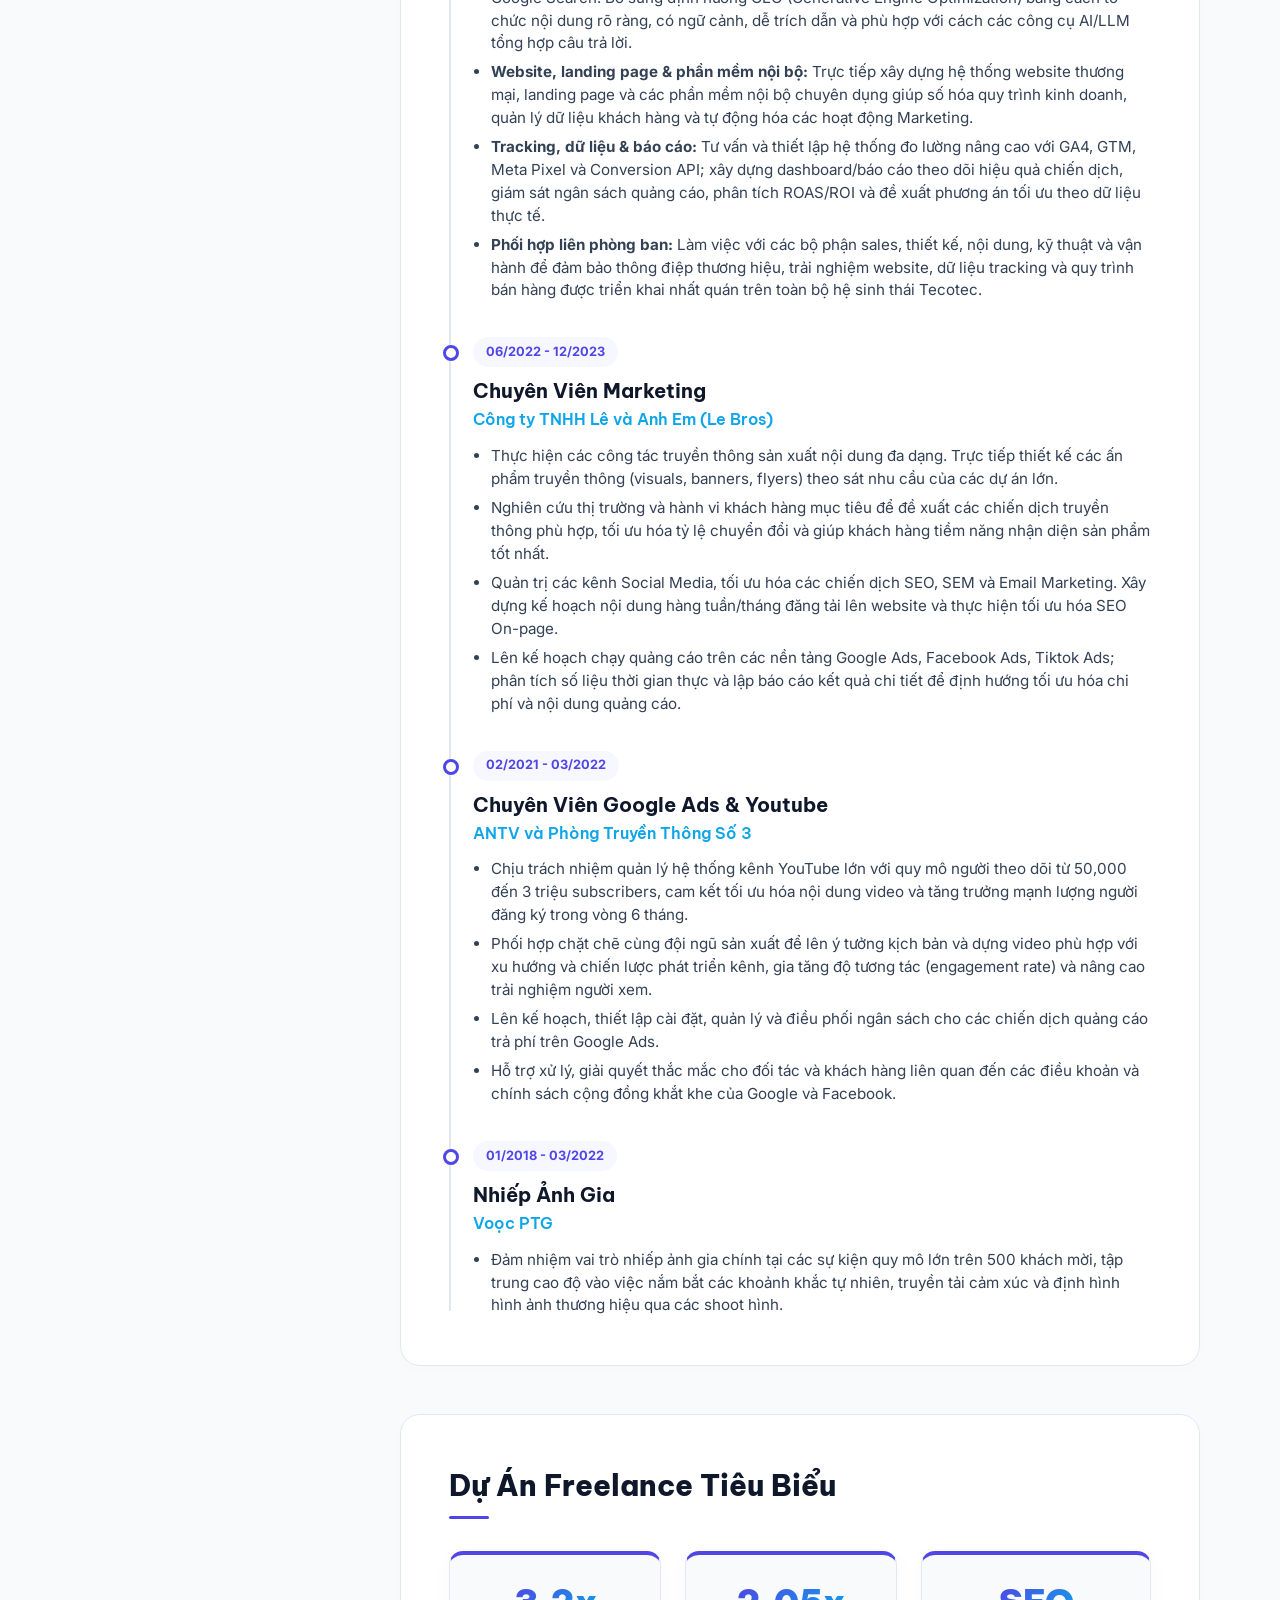
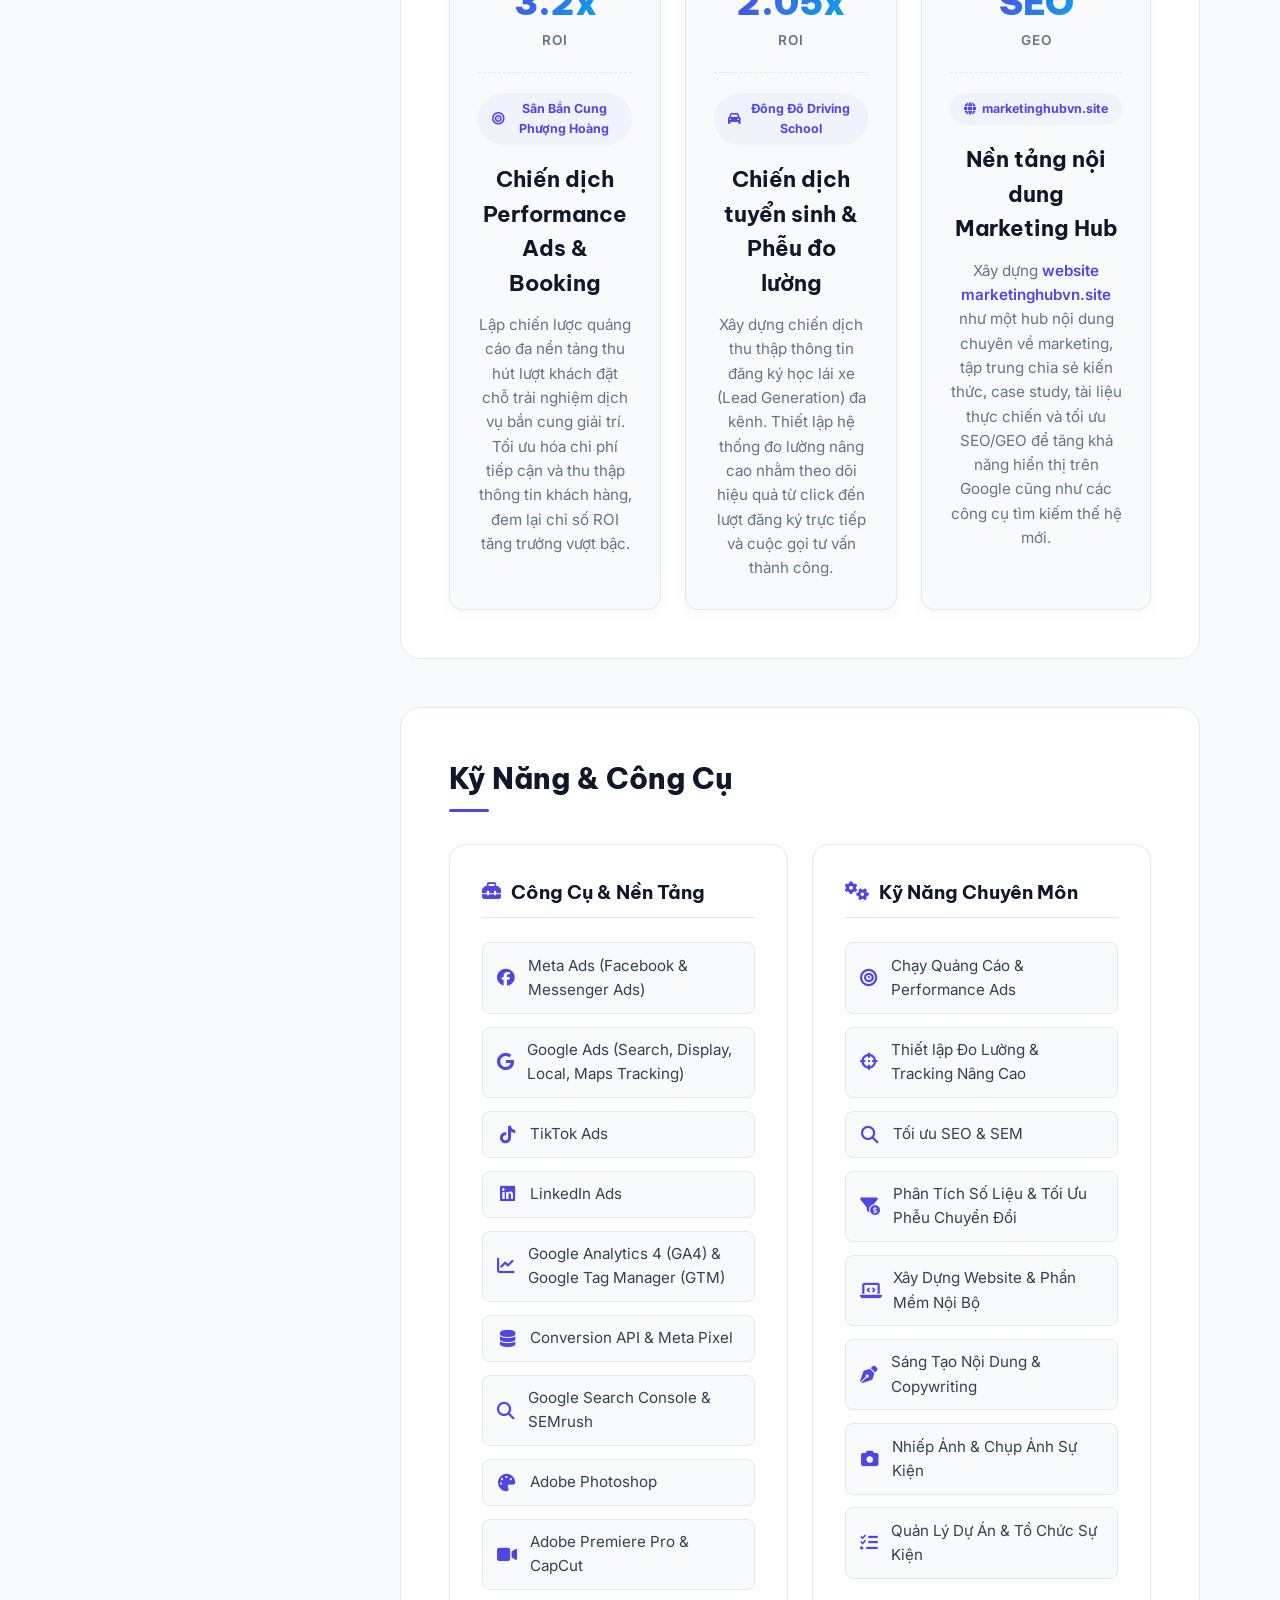
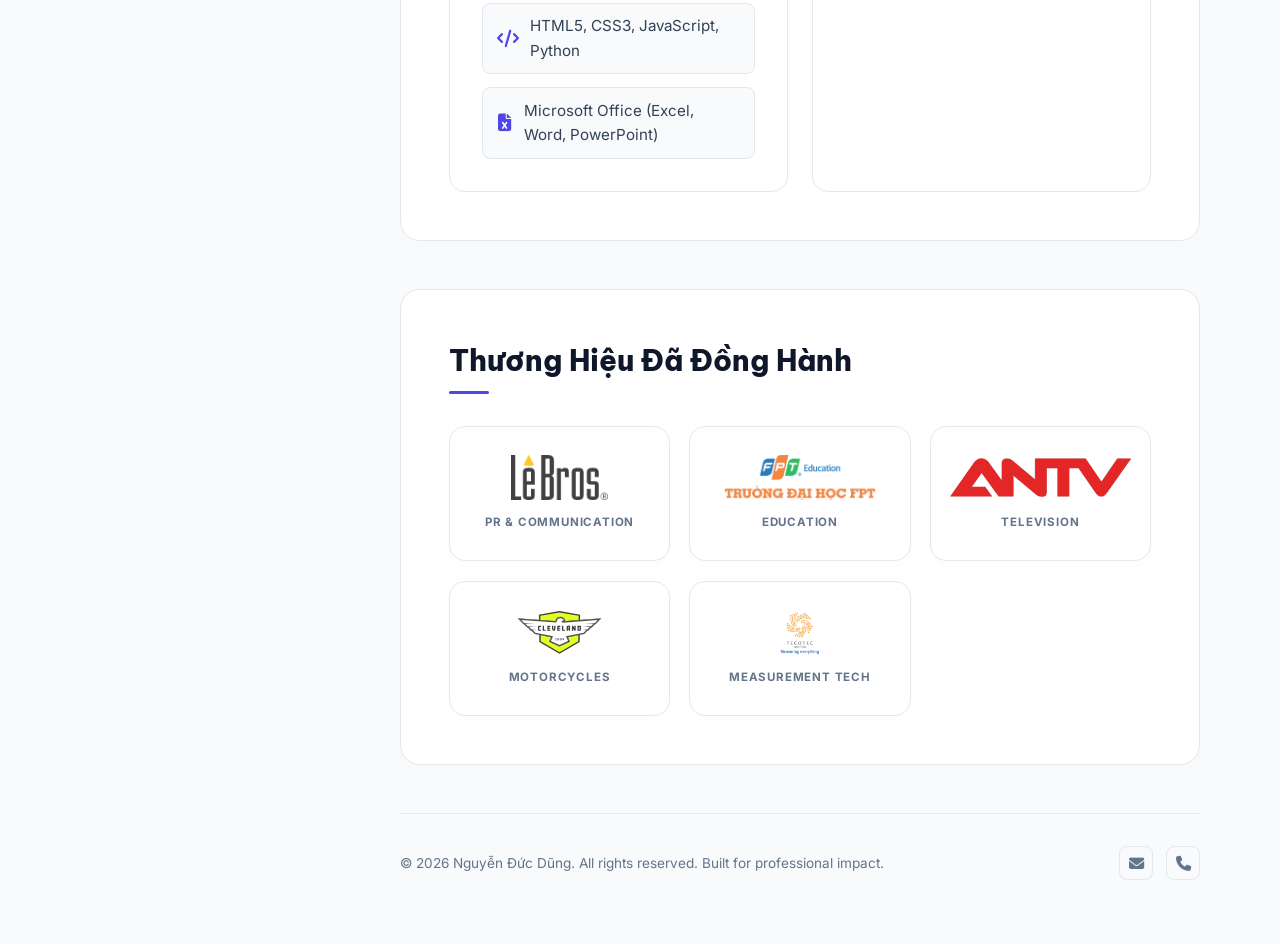
==== commit 87096d5d: "Update portfolio CV and project details Co-Authored-By: Claude <noreply@anthropic.com>" ====
--- a/index.html
+++ b/index.html
@@ -150,10 +150,13 @@
                             <h3>Chuyên Viên Performance Marketing, MarTech & Brand Manager (Cleveland Cyclewerks)</h3>
                             <h4 class="timeline-comp">Tecotec Group</h4>
                             <ul class="timeline-bullets">
-                                <li>Đảm nhiệm vai trò <strong>Brand Manager cho Cleveland Cyclewerks</strong>; lên kế hoạch, triển khai và tối ưu hóa chiến dịch Performance Marketing đa kênh (Meta - Google - Tiktok - Linkedin) chạy đồng thời cho 4 công ty thành viên: <strong>Tecotec Group</strong>, <strong>Tecotec Ecommerce</strong>, <strong>Cleveland Cyclewerks VN</strong> và <strong>Tecotec Technologies</strong>.</li>
-                                <li>Trực tiếp xây dựng hệ thống website thương mại và các phần mềm nội bộ chuyên dụng giúp số hóa quy trình kinh doanh và tự động hóa các hoạt động Marketing.</li>
-                                <li>Tư vấn và thiết lập giải pháp chuyển đổi số toàn diện cho doanh nghiệp, đồng bộ hệ thống đo lường nâng cao (GA4, GTM, Conversion API) để khai thác số liệu tối ưu.</li>
-                                <li>Giám sát hiệu quả đầu tư, điều phối ngân sách chạy ads thông minh nhằm cải thiện chi phí (CPA, CPL) và bứt phá chỉ số ROAS/ROI.</li>
+                                <li><strong>Quản trị thương hiệu & chiến lược tăng trưởng:</strong> Đảm nhiệm vai trò Brand Manager cho Cleveland Cyclewerks; xây dựng định vị thương hiệu, kế hoạch truyền thông và chiến lược tăng trưởng theo từng giai đoạn ra mắt, bán hàng và chăm sóc khách hàng trong hệ sinh thái Tecotec Group.</li>
+                                <li><strong>Google Ads & Performance Marketing:</strong> Tập trung triển khai và tối ưu Google Ads như kênh tăng trưởng chính, bao gồm Search Ads, Performance Max, Display/Remarketing và các chiến dịch theo mục tiêu lead/sales. Đồng thời vận hành quảng cáo đa kênh trên Meta, TikTok và LinkedIn cho 4 công ty thành viên: <strong>Tecotec Group</strong>, <strong>Tecotec Ecommerce</strong>, <strong>Cleveland Cyclewerks VN</strong> và <strong>Tecotec Technologies</strong>.</li>
+                                <li><strong>Tối ưu phễu chuyển đổi & chất lượng lead:</strong> Quản lý toàn bộ hành trình từ tìm kiếm, truy cập website, điền form/liên hệ đến tư vấn bán hàng; phân tích từ khóa, nhóm quảng cáo, mẫu quảng cáo, landing page và tệp remarketing để cải thiện CPA, CPL, tỷ lệ chuyển đổi và chất lượng khách hàng tiềm năng.</li>
+                                <li><strong>SEO/GEO & nội dung tìm kiếm:</strong> Phối hợp xây dựng nền tảng SEO cho website, tối ưu cấu trúc nội dung, từ khóa, thẻ meta, heading và internal link nhằm tăng khả năng hiển thị trên Google Search. Bổ sung định hướng GEO (Generative Engine Optimization) bằng cách tổ chức nội dung rõ ràng, có ngữ cảnh, dễ trích dẫn và phù hợp với cách các công cụ AI/LLM tổng hợp câu trả lời.</li>
+                                <li><strong>Website, landing page & phần mềm nội bộ:</strong> Trực tiếp xây dựng hệ thống website thương mại, landing page và các phần mềm nội bộ chuyên dụng giúp số hóa quy trình kinh doanh, quản lý dữ liệu khách hàng và tự động hóa các hoạt động Marketing.</li>
+                                <li><strong>Tracking, dữ liệu & báo cáo:</strong> Tư vấn và thiết lập hệ thống đo lường nâng cao với GA4, GTM, Meta Pixel và Conversion API; xây dựng dashboard/báo cáo theo dõi hiệu quả chiến dịch, giám sát ngân sách quảng cáo, phân tích ROAS/ROI và đề xuất phương án tối ưu theo dữ liệu thực tế.</li>
+                                <li><strong>Phối hợp liên phòng ban:</strong> Làm việc với các bộ phận sales, thiết kế, nội dung, kỹ thuật và vận hành để đảm bảo thông điệp thương hiệu, trải nghiệm website, dữ liệu tracking và quy trình bán hàng được triển khai nhất quán trên toàn bộ hệ sinh thái Tecotec.</li>
                             </ul>
                         </div>
                     </div>
@@ -192,20 +195,6 @@
                         </div>
                     </div>
 
-                    <!-- Exp 4: FPT -->
-                    <div class="timeline-card">
-                        <div class="timeline-meta">
-                            <span class="timeline-date">01/2019 - 03/2020</span>
-                        </div>
-                        <div class="timeline-body">
-                            <h3>Hỗ Trợ Truyền Thông</h3>
-                            <h4 class="timeline-comp">Đại Học FPT (FPT University)</h4>
-                            <ul class="timeline-bullets">
-                                <li>Trực tiếp viết và biên tập hơn 30 bài báo, tin tức đăng tải trên website chính thức và các trang mạng xã hội của trường, tiếp cận tệp độc giả lớn với trung bình hơn 10,000 lượt đọc mỗi tháng.</li>
-                                <li>Triển khai và phụ trách chụp ảnh truyền thông cho các sự kiện, hội thảo lớn nhỏ của trường với sự tham gia đông đảo của hàng trăm sinh viên và giảng viên, cung cấp tư liệu hình ảnh chất lượng cao phục vụ các bài đăng PR.</li>
-                            </ul>
-                        </div>
-                    </div>
 
                     <!-- Exp 5: Voọc PTG -->
                     <div class="timeline-card">
@@ -229,35 +218,49 @@
                 <div class="projects-panel-grid">
                     <!-- Project 1 -->
                     <div class="project-panel-card">
-                        <div class="project-card-header">
-                            <div class="project-card-badge"><i class="fa-solid fa-bullseye"></i> Sân Bắn Cung Phượng Hoàng</div>
-                            <span class="project-card-metric">3.2x ROI</span>
-                        </div>
-                        <h3 class="project-card-title">Chiến dịch Performance Ads & Booking</h3>
-                        <p class="project-card-desc">
-                            Lập chiến lược quảng cáo đa nền tảng thu hút lượt khách đặt chỗ trải nghiệm dịch vụ bắn cung giải trí. Tối ưu hóa chi phí tiếp cận và thu thập thông tin khách hàng, đem lại chỉ số ROI tăng trưởng vượt bậc.
-                        </p>
-                        <div class="project-card-tags">
-                            <span>Facebook Ads</span>
-                            <span>Google Local Ads</span>
-                            <span>Audience Targeting</span>
+                        <div class="project-card-metric-block">
+                            <span class="project-card-metric-val">3.2x</span>
+                            <span class="project-card-metric-lbl">ROI</span>
+                        </div>
+                        <div class="project-card-content">
+                            <div class="project-card-header"><i class="fa-solid fa-bullseye"></i> Sân Bắn Cung Phượng Hoàng</div>
+                            <h3 class="project-card-title">Chiến dịch Performance Ads & Booking</h3>
+                            <p class="project-card-desc">
+                                Lập chiến lược quảng cáo đa nền tảng thu hút lượt khách đặt chỗ trải nghiệm dịch vụ bắn cung giải trí. Tối ưu hóa chi phí tiếp cận và thu thập thông tin khách hàng, đem lại chỉ số ROI tăng trưởng vượt bậc.
+                            </p>
                         </div>
                     </div>
 
                     <!-- Project 2 -->
                     <div class="project-panel-card">
-                        <div class="project-card-header">
-                            <div class="project-card-badge"><i class="fa-solid fa-car"></i> Đông Đô Driving School</div>
-                            <span class="project-card-metric">2.05x ROI</span>
-                        </div>
-                        <h3 class="project-card-title">Chiến dịch tuyển sinh & Phễu đo lường</h3>
-                        <p class="project-card-desc">
-                            Xây dựng chiến dịch thu thập thông tin đăng ký học lái xe (Lead Generation) đa kênh. Thiết lập hệ thống đo lường nâng cao nhằm theo dõi hiệu quả từ click đến lượt đăng ký trực tiếp và cuộc gọi tư vấn thành công.
-                        </p>
-                        <div class="project-card-tags">
-                            <span>Facebook Messenger Ads</span>
-                            <span>Google Maps Tracking</span>
-                            <span>Conversion API</span>
+                        <div class="project-card-metric-block">
+                            <span class="project-card-metric-val">2.05x</span>
+                            <span class="project-card-metric-lbl">ROI</span>
+                        </div>
+                        <div class="project-card-content">
+                            <div class="project-card-header"><i class="fa-solid fa-car"></i> Đông Đô Driving School</div>
+                            <h3 class="project-card-title">Chiến dịch tuyển sinh & Phễu đo lường</h3>
+                            <p class="project-card-desc">
+                                Xây dựng chiến dịch thu thập thông tin đăng ký học lái xe (Lead Generation) đa kênh. Thiết lập hệ thống đo lường nâng cao nhằm theo dõi hiệu quả từ click đến lượt đăng ký trực tiếp và cuộc gọi tư vấn thành công.
+                            </p>
+                        </div>
+                    </div>
+
+                    <!-- Project 3 -->
+                    <div class="project-panel-card">
+                        <div class="project-card-metric-block">
+                            <span class="project-card-metric-val">SEO</span>
+                            <span class="project-card-metric-lbl">GEO</span>
+                        </div>
+                        <div class="project-card-content">
+                            <div class="project-card-header">
+                                <i class="fa-solid fa-globe"></i>
+                                <a href="https://marketinghubvn.site" target="_blank" rel="noopener noreferrer" style="color: inherit; text-decoration: none;">marketinghubvn.site</a>
+                            </div>
+                            <h3 class="project-card-title">Nền tảng nội dung Marketing Hub</h3>
+                            <p class="project-card-desc">
+                                Xây dựng <a href="https://marketinghubvn.site" target="_blank" rel="noopener noreferrer" style="color: var(--primary); text-decoration: none; font-weight: 600;">website marketinghubvn.site</a> như một hub nội dung chuyên về marketing, tập trung chia sẻ kiến thức, case study, tài liệu thực chiến và tối ưu SEO/GEO để tăng khả năng hiển thị trên Google cũng như các công cụ tìm kiếm thế hệ mới.
+                            </p>
                         </div>
                     </div>
                 </div>
--- a/style.css
+++ b/style.css
@@ -547,83 +547,109 @@
 /* Projects Panel Grid Layout */
 .projects-panel-grid {
     display: grid;
-    grid-template-columns: repeat(2, 1fr);
+    grid-template-columns: repeat(3, 1fr);
     gap: 1.5rem;
 }
 
 .project-panel-card {
     background: var(--bg-body);
     border: 1px solid var(--border-color);
-    border-radius: 16px;
-    padding: 2rem;
-    display: flex;
-    flex-direction: column;
-    gap: 1.2rem;
-    position: relative;
+    border-top: 4px solid var(--primary);
+    border-radius: 14px;
+    padding: 1.75rem;
+    display: flex;
+    flex-direction: column;
+    align-items: center;
+    gap: 1.25rem;
+    text-align: center;
+    box-shadow: 0 4px 20px rgba(0,0,0,0.03);
+    transition: transform 0.3s ease, box-shadow 0.3s ease, border-color 0.3s ease;
 }
 
 .project-panel-card:hover {
     border-color: var(--border-hover);
     box-shadow: var(--shadow-sm);
-    transform: translateY(-2px);
-}
-
-.project-card-header {
-    display: flex;
-    justify-content: space-between;
-    align-items: center;
-    flex-wrap: wrap;
-    gap: 0.5rem;
-}
-
-.project-card-badge {
-    display: inline-flex;
-    align-items: center;
-    gap: 0.4rem;
-    font-size: 0.78rem;
-    font-weight: 700;
-    color: var(--primary);
-    background: var(--primary-bg);
-    padding: 0.3rem 0.75rem;
-    border-radius: 100px;
-}
-
-.project-card-metric {
+    transform: translateY(-4px);
+}
+
+.project-card-metric-block {
+    width: 100%;
+    display: flex;
+    flex-direction: column;
+    align-items: center;
+    justify-content: center;
+    text-align: center;
+    padding-bottom: 1.25rem;
+    border-bottom: 1px dashed var(--border-color);
+}
+
+.project-card-metric-val {
     font-family: var(--font-heading);
-    font-size: 1.35rem;
+    font-size: 2.2rem;
     font-weight: 850;
     background: linear-gradient(135deg, var(--primary), var(--secondary));
     -webkit-background-clip: text;
     -webkit-text-fill-color: transparent;
+    line-height: 1.1;
+    margin-bottom: 0.5rem;
+}
+
+.project-card-metric-lbl {
+    font-size: 0.85rem;
+    font-weight: 600;
+    color: var(--text-muted);
+    text-transform: uppercase;
+    letter-spacing: 1px;
+}
+
+.project-card-content {
+    flex: 1;
+    display: flex;
+    flex-direction: column;
+    gap: 0.8rem;
+}
+
+.project-card-header {
+    display: flex;
+    justify-content: center;
+    align-items: center;
+    gap: 0.4rem;
+    font-size: 0.78rem;
+    font-weight: 700;
+    color: var(--primary);
+    background: var(--primary-bg);
+    padding: 0.4rem 0.85rem;
+    border-radius: 100px;
+    margin-bottom: 0.25rem;
 }
 
 .project-card-title {
-    font-size: 1.15rem;
+    font-family: var(--font-heading);
+    font-size: 1.35rem;
     font-weight: 700;
     color: var(--text-dark);
 }
 
 .project-card-desc {
-    font-size: 0.92rem;
-    color: var(--text-muted);
-    line-height: 1.5;
-}
-
-.project-card-tags {
-    display: flex;
-    flex-wrap: wrap;
-    gap: 0.4rem;
-    margin-top: auto;
-}
-
-.project-card-tags span {
-    font-size: 0.72rem;
-    font-weight: 600;
-    color: var(--text-muted);
-    background: var(--bg-panel);
-    border: 1px solid var(--border-color);
-    padding: 0.25rem 0.65rem;
-    border-radius: 6px;
+    font-size: 0.95rem;
+    color: var(--text-muted);
+    line-height: 1.6;
+}
+
+@media (max-width: 1024px) {
+    .projects-panel-grid {
+        grid-template-columns: repeat(2, 1fr);
+    }
+}
+
+@media (max-width: 768px) {
+    .projects-panel-grid {
+        grid-template-columns: 1fr;
+    }
+
+    .project-panel-card {
+        padding: 1.5rem;
+    }
 }
 
 /* Skills Panel List Layout */
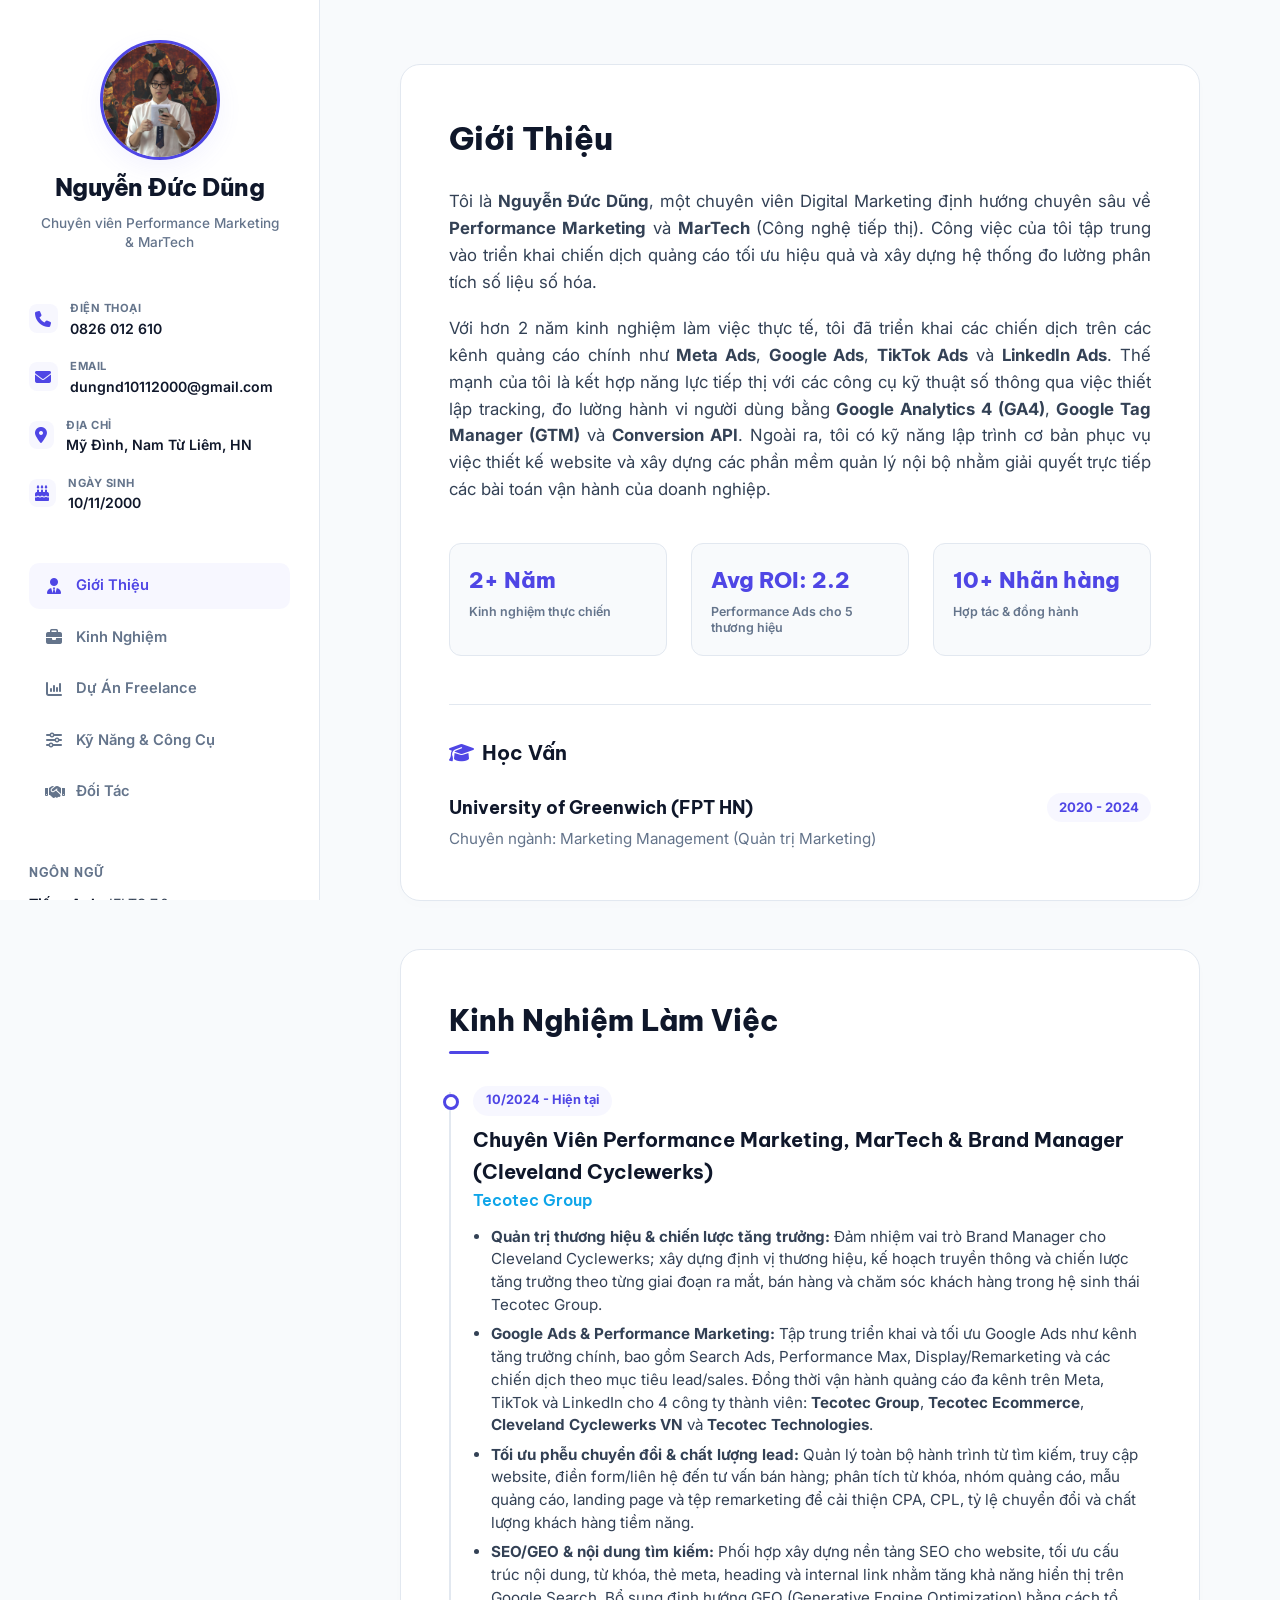
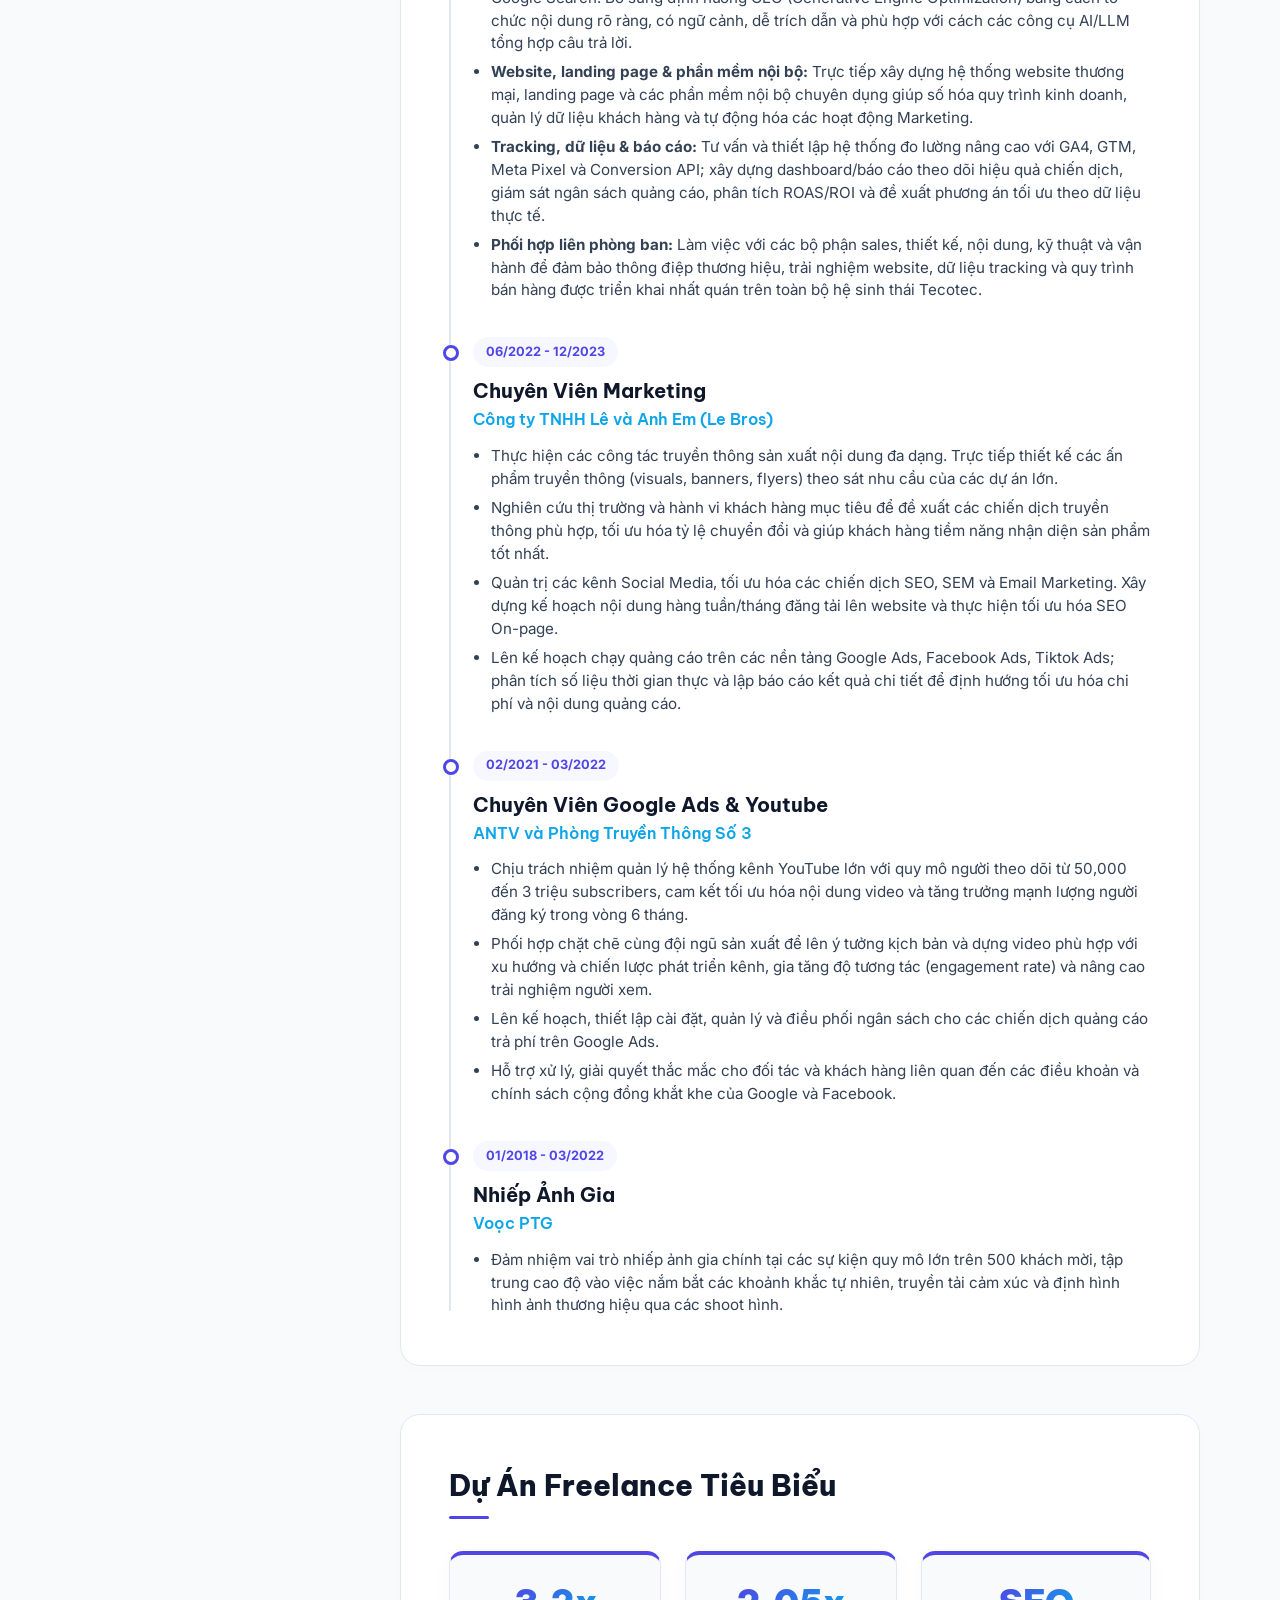
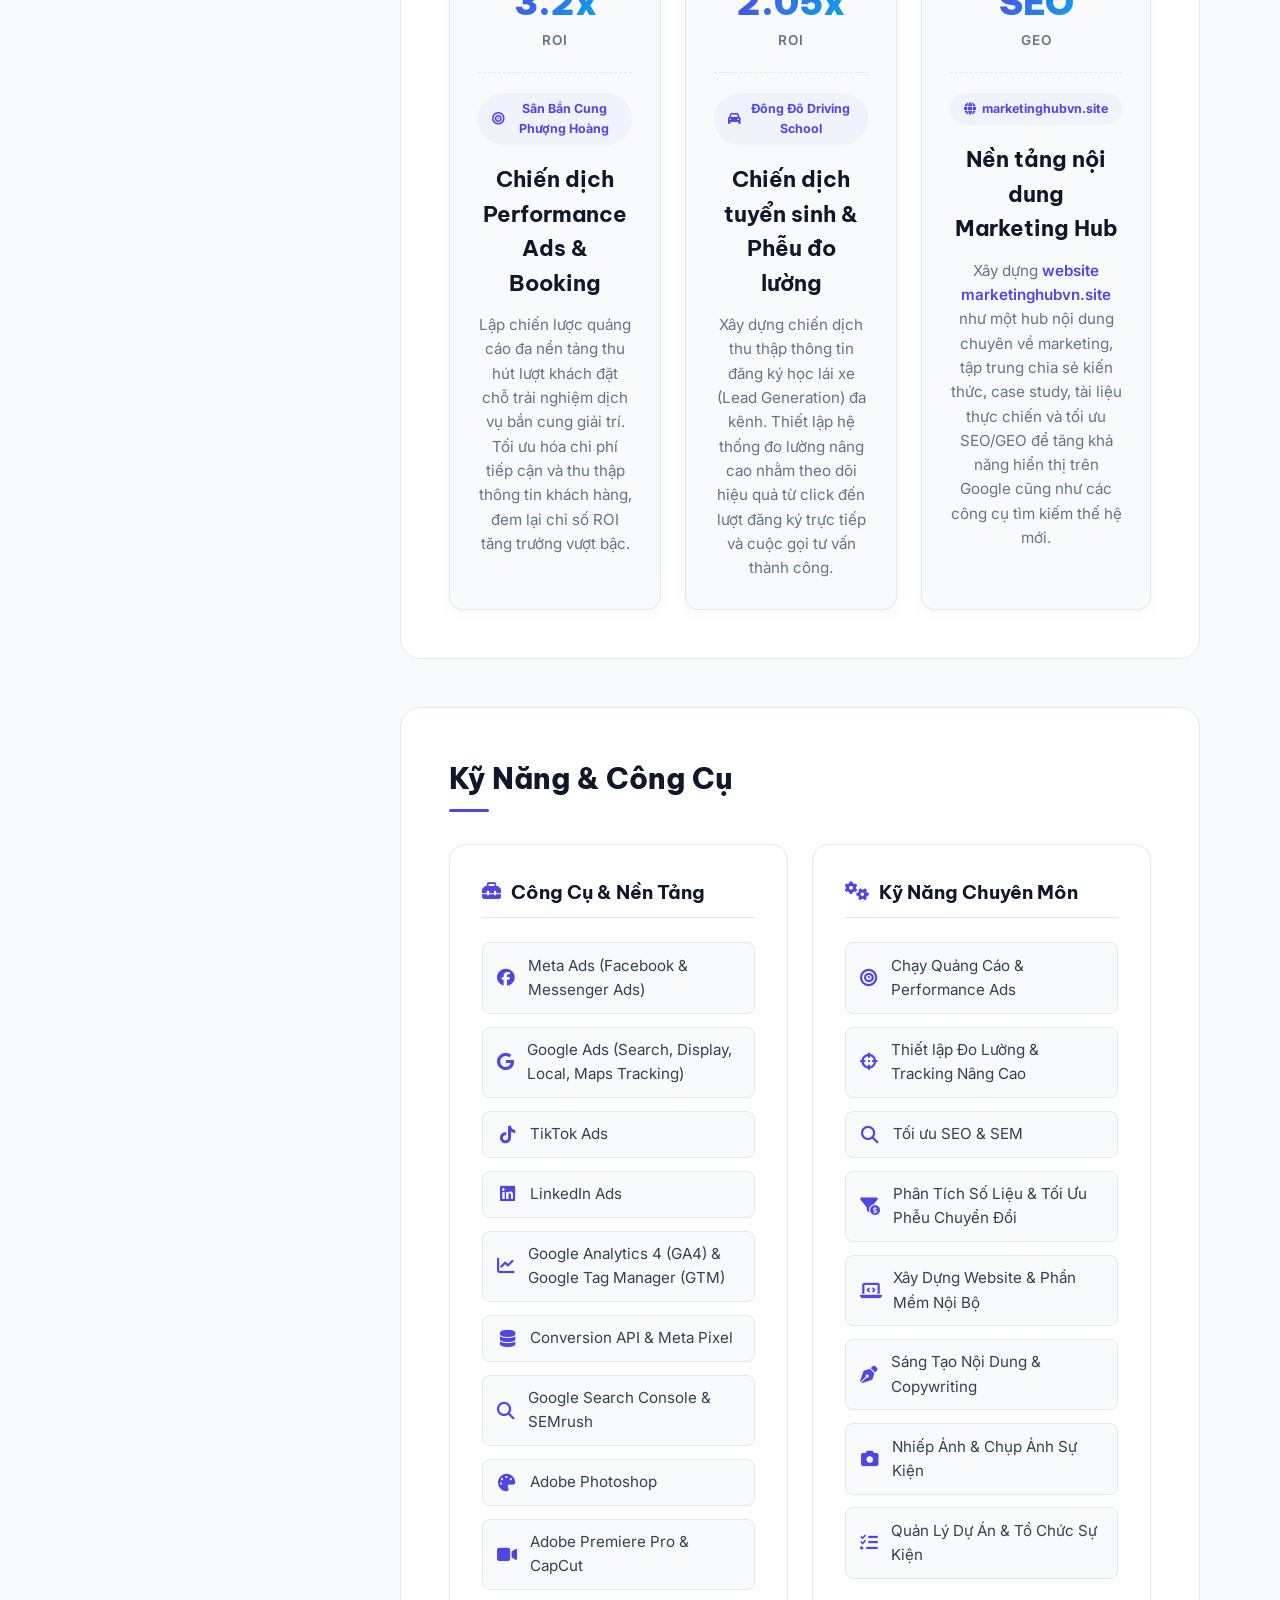
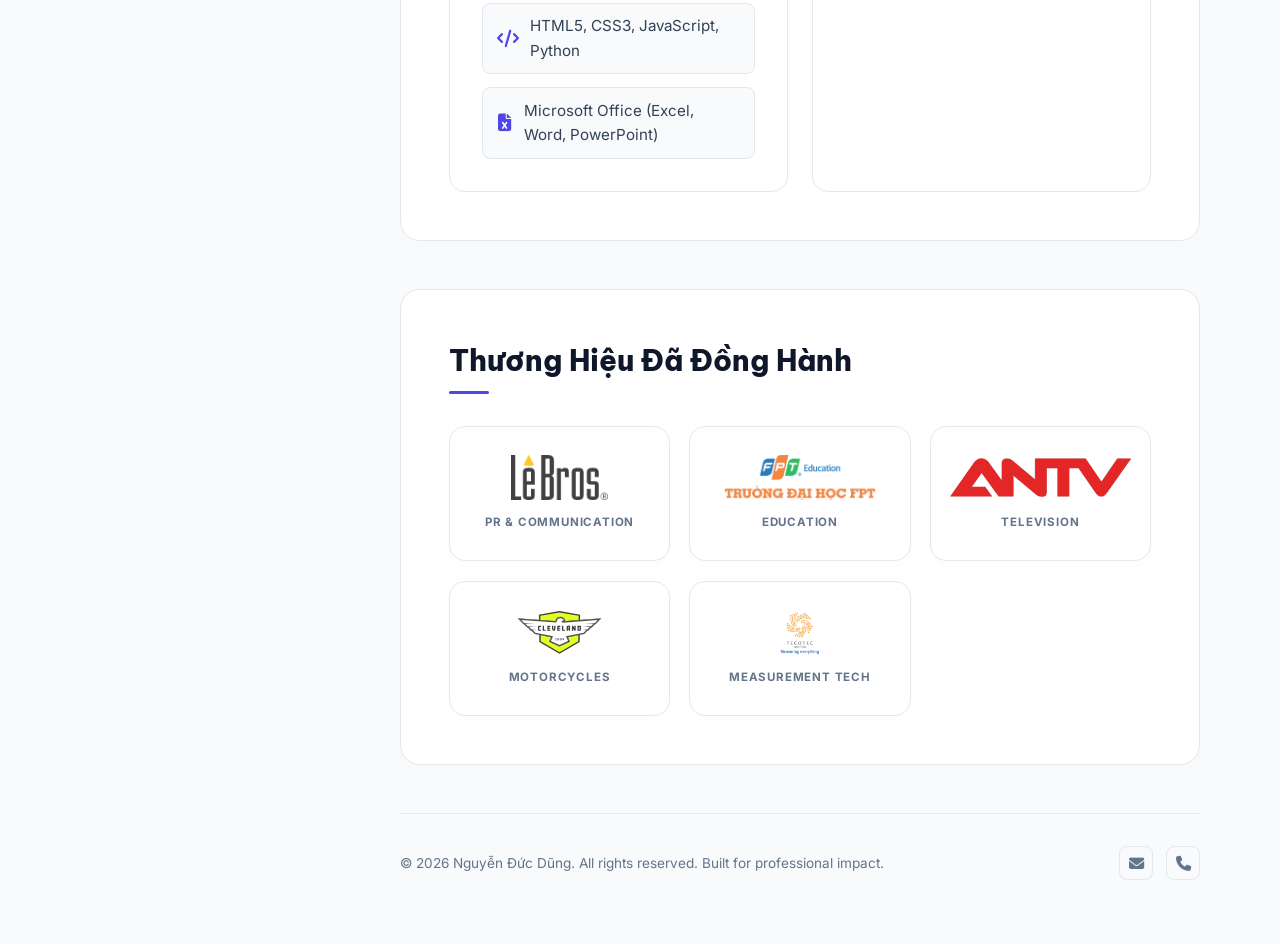
==== commit 4423f9cf: "Add birthdate to contact info across all files and update PDF Co-Authored-By: Claude <noreply@anthro" ====
--- a/index.html
+++ b/index.html
@@ -53,6 +53,13 @@
                         <div class="contact-val">
                             <span>Địa chỉ</span>
                             <p>Mỹ Đình, Nam Từ Liêm, HN</p>
+                        </div>
+                    </div>
+                    <div class="contact-link">
+                        <i class="fa-solid fa-cake-candles"></i>
+                        <div class="contact-val">
+                            <span>Ngày sinh</span>
+                            <p>10/11/2000</p>
                         </div>
                     </div>
                 </div>
